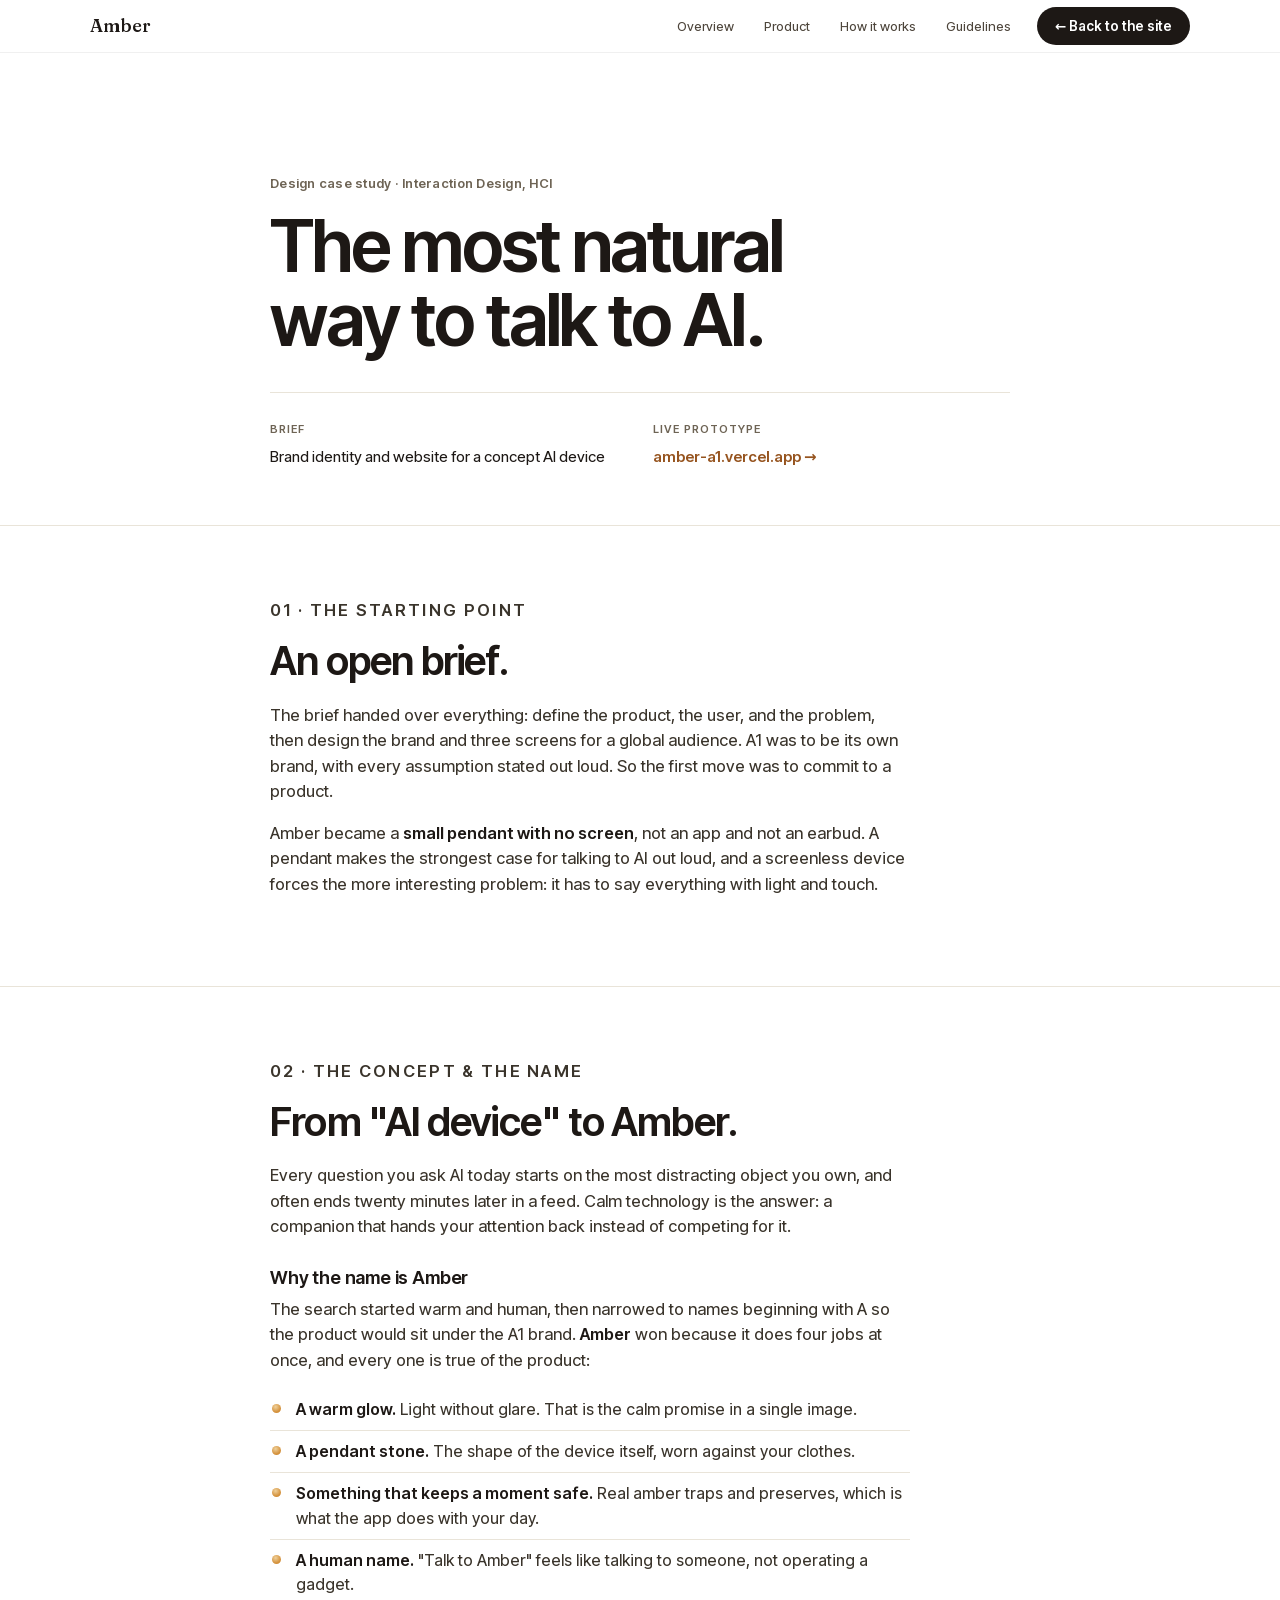
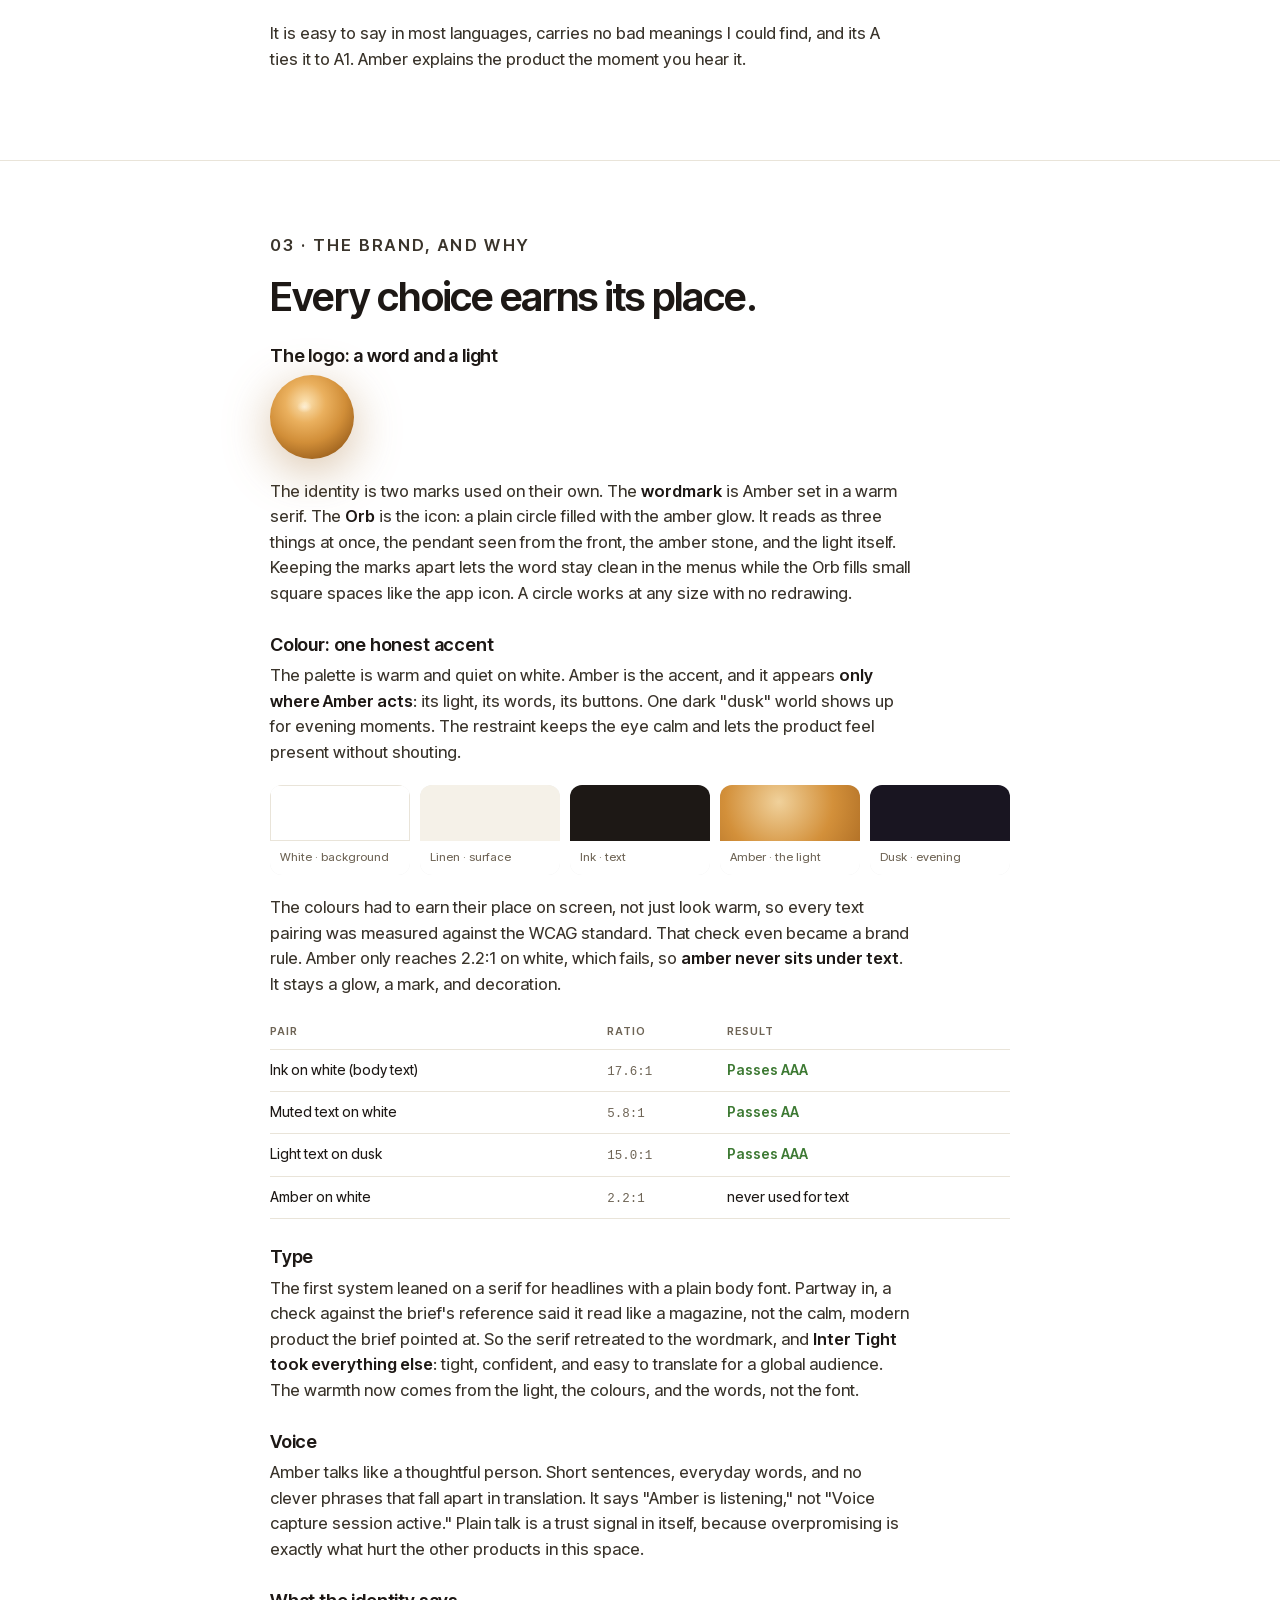
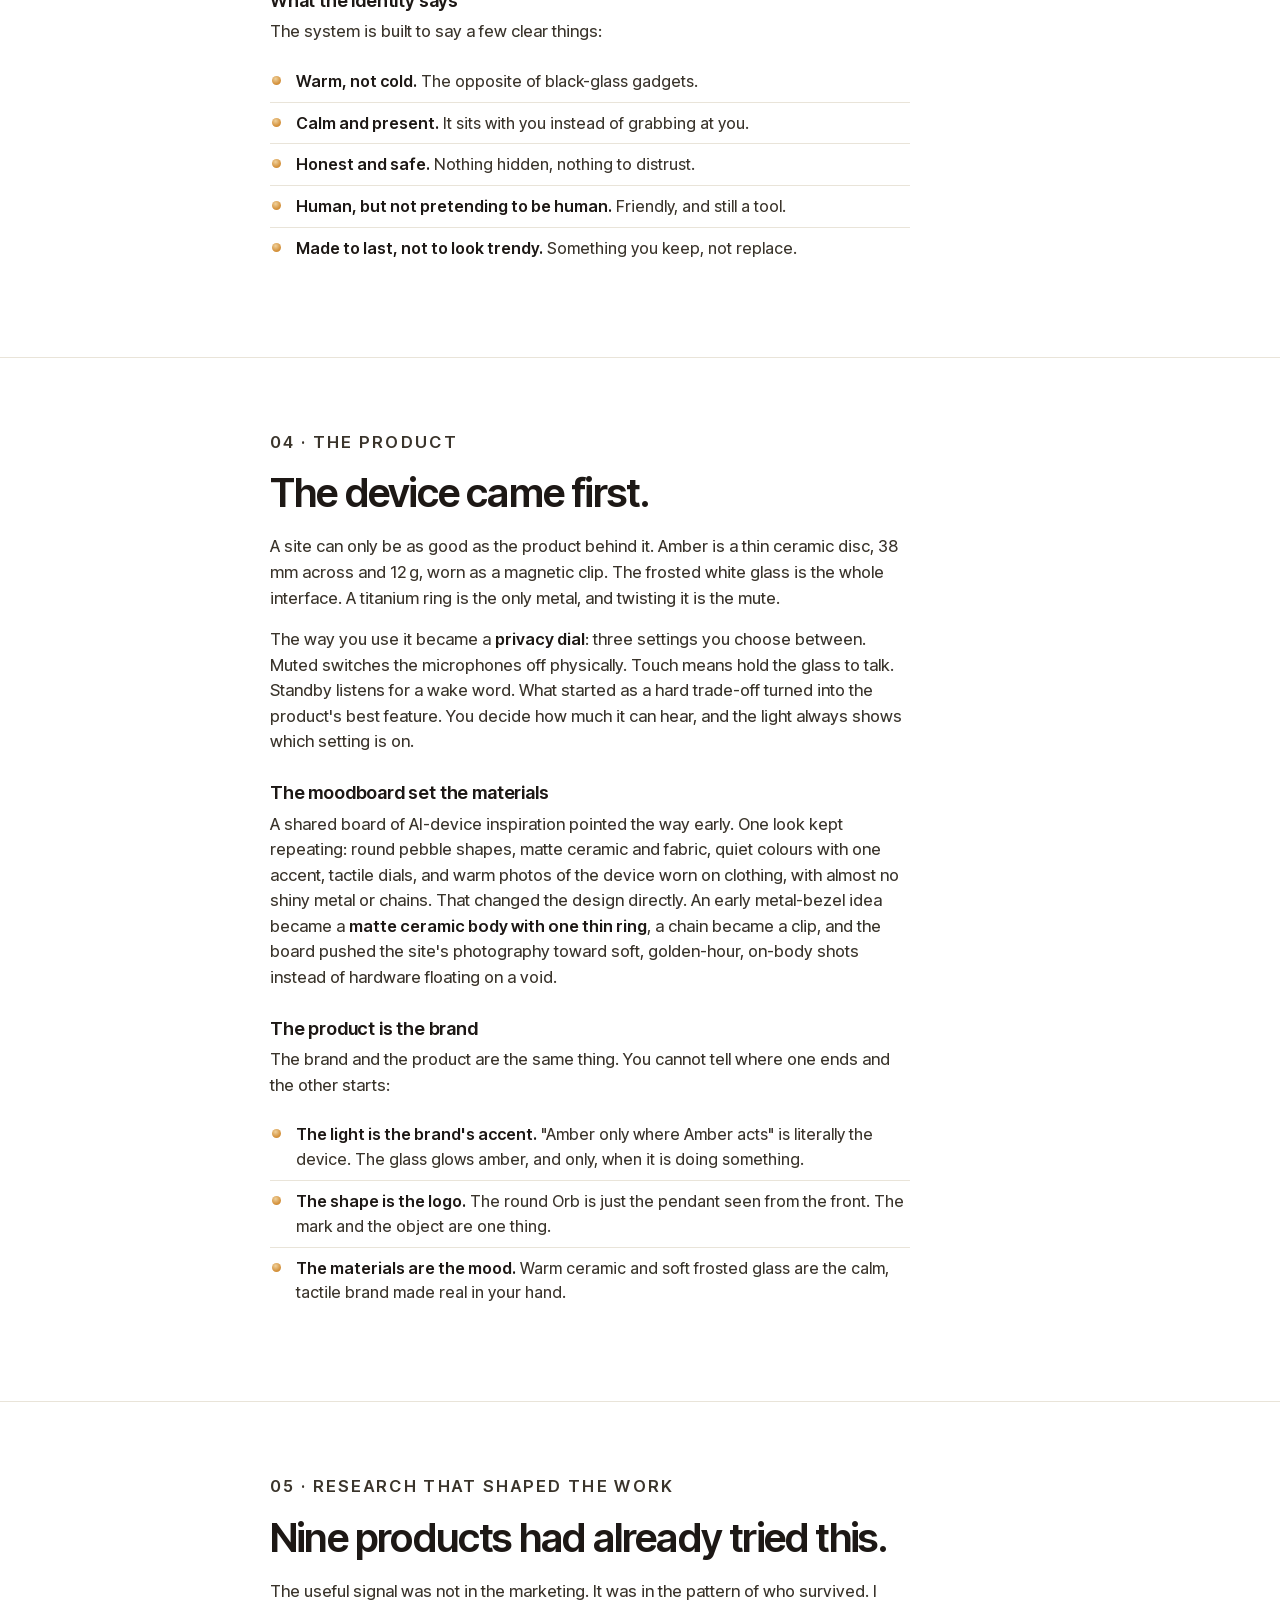
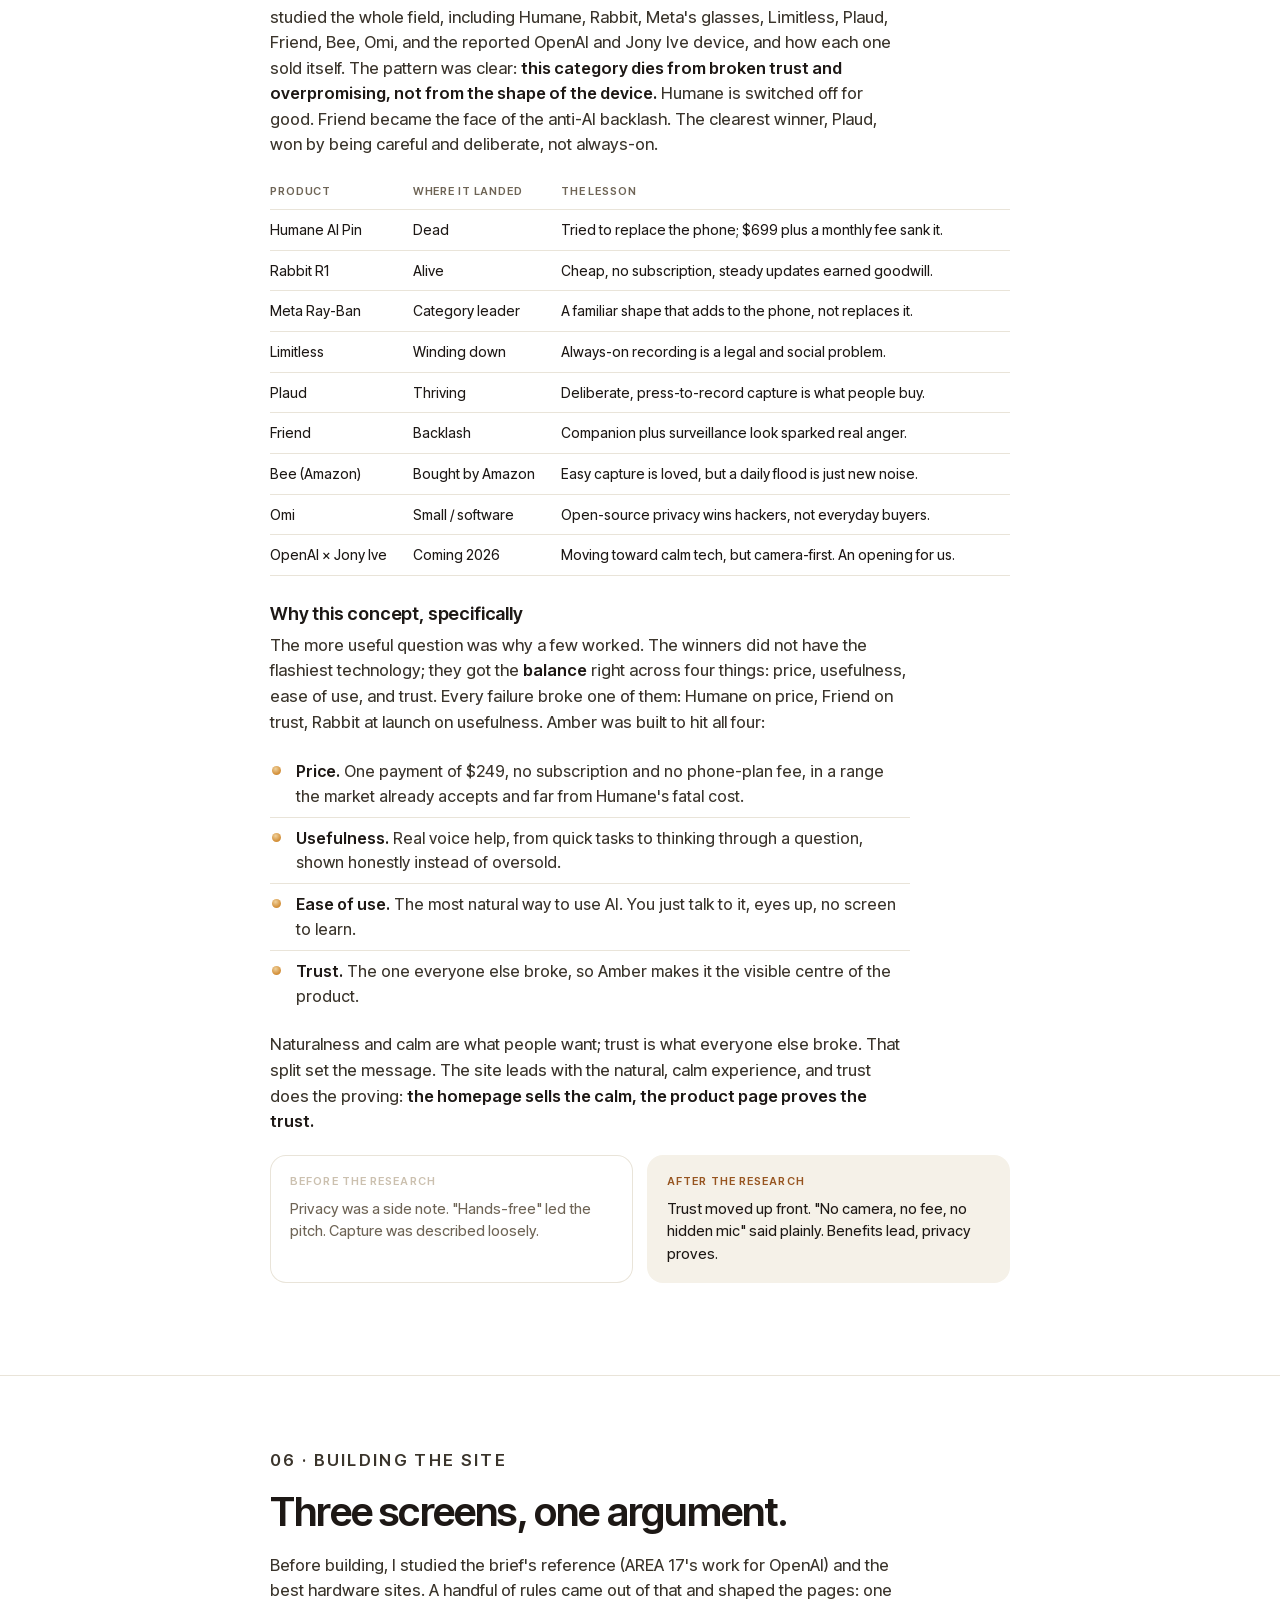
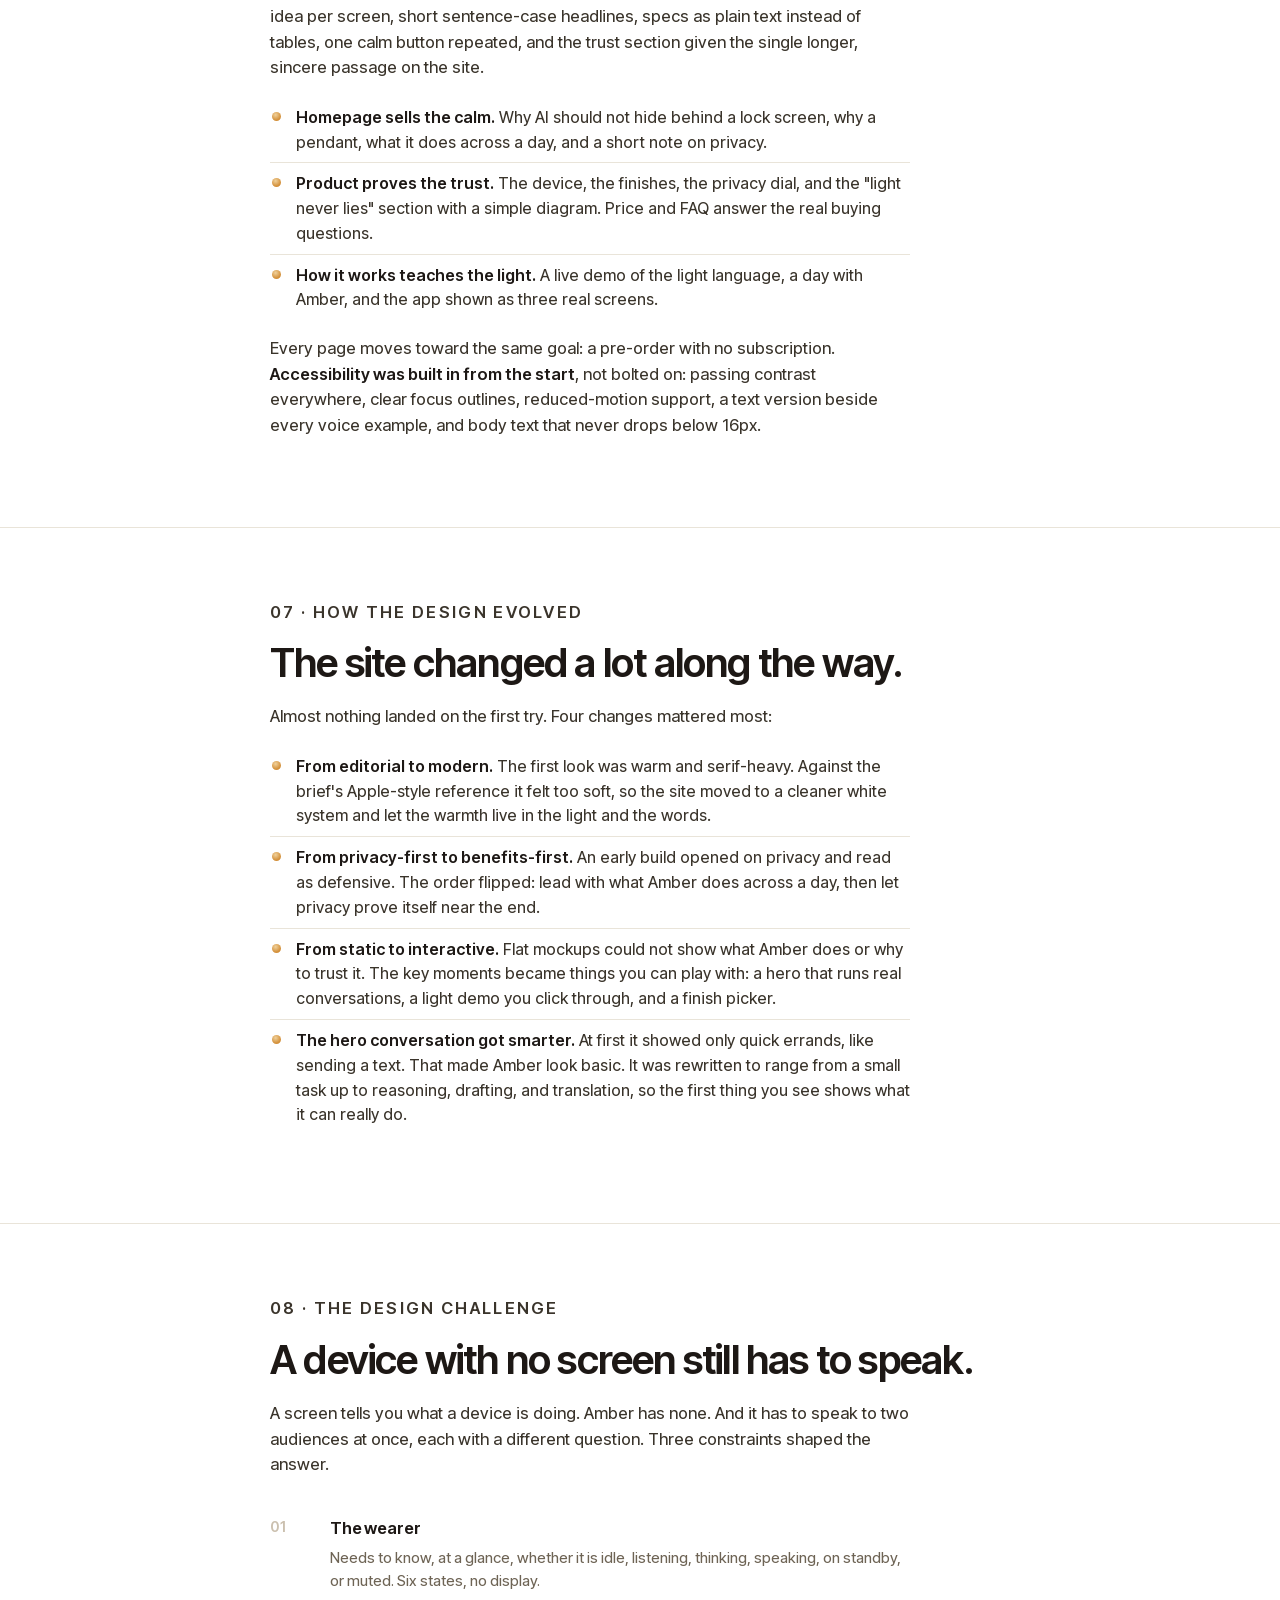
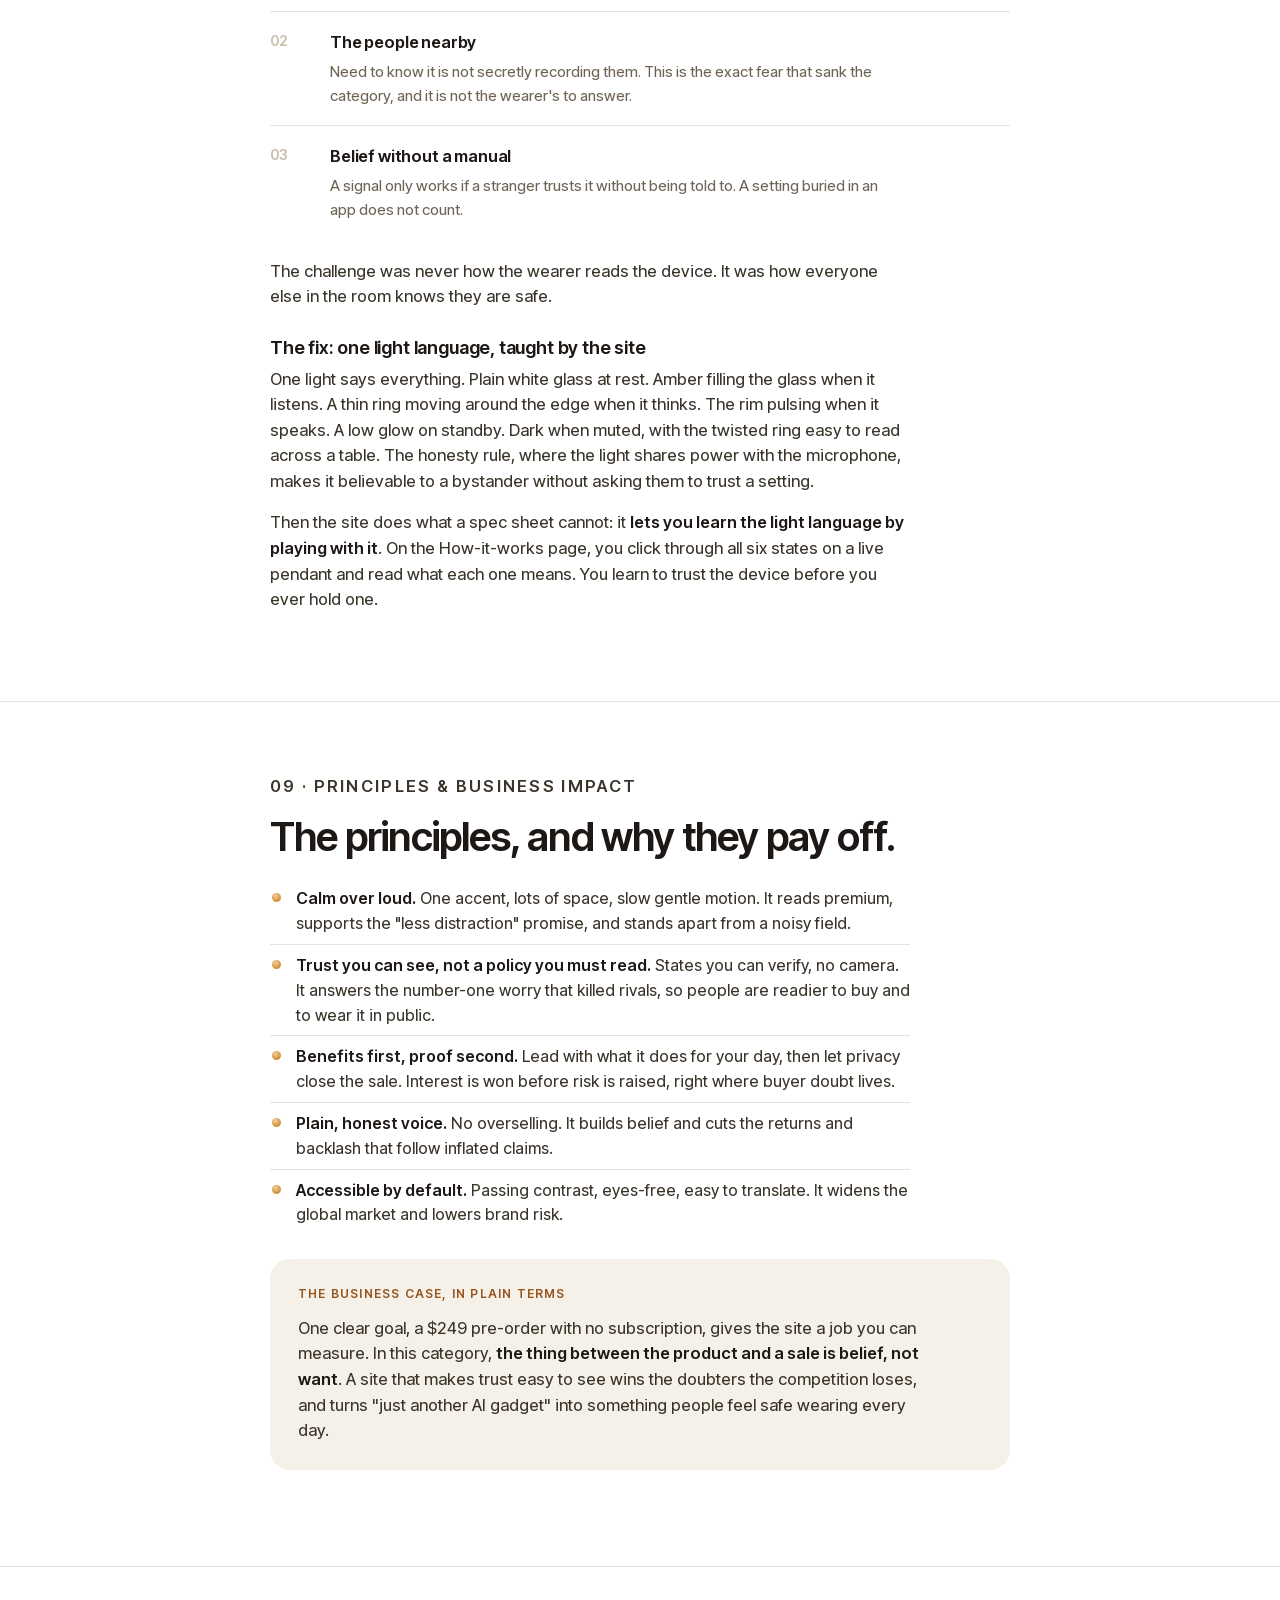
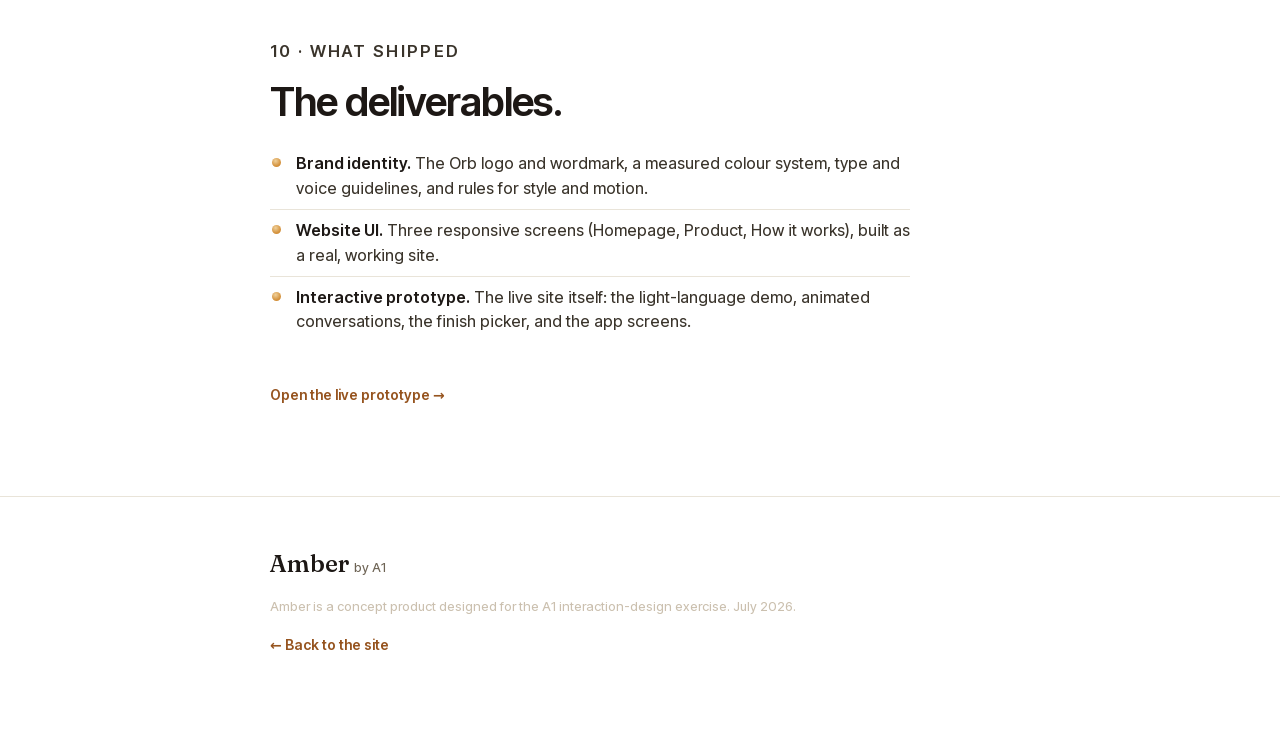
==== site/case-study.html @ 95f24d1d "Initial commit: Amber project (site + notes) Co-Authored-By: Claude Opus 4.8 (1M context) <noreply@a" ====
<!DOCTYPE html>
<html lang="en">
<head>
<meta charset="utf-8">
<meta name="viewport" content="width=device-width, initial-scale=1">
<title>Amber · design case study</title>
<meta name="description" content="How Amber went from a blank brief to a finished brand and website: the process, the choices, and the reasoning behind a calm AI companion.">
<meta property="og:type" content="website">
<meta property="og:title" content="Amber · design case study">
<meta property="og:description" content="From a blank brief to a finished brand and website for a calm AI companion.">
<meta property="og:image" content="https://amber-a1.vercel.app/img/hero.jpg">
<meta property="og:url" content="https://amber-a1.vercel.app/case-study.html">
<meta name="twitter:card" content="summary_large_image">
<link rel="stylesheet" href="css/amber.css">
<link rel="icon" href="data:image/svg+xml,%3Csvg%20xmlns='http://www.w3.org/2000/svg'%20viewBox='0%200%20100%20100'%3E%3Cdefs%3E%3CradialGradient%20id='b'%20cx='42%'%20cy='33%'%20r='70%'%3E%3Cstop%20offset='0%'%20stop-color='%23FCE3B4'/%3E%3Cstop%20offset='34%'%20stop-color='%23EAB05E'/%3E%3Cstop%20offset='68%'%20stop-color='%23D18E38'/%3E%3Cstop%20offset='100%'%20stop-color='%23A0641F'/%3E%3C/radialGradient%3E%3CradialGradient%20id='s'%20cx='50%'%20cy='50%'%20r='50%'%3E%3Cstop%20offset='0%'%20stop-color='%23FFFDF6'%20stop-opacity='.6'/%3E%3Cstop%20offset='70%'%20stop-color='%23FFFDF6'%20stop-opacity='0'/%3E%3C/radialGradient%3E%3C/defs%3E%3Ccircle%20cx='50'%20cy='50'%20r='50'%20fill='url(%23b)'/%3E%3Cellipse%20cx='41'%20cy='38'%20rx='13'%20ry='10'%20fill='url(%23s)'/%3E%3C/svg%3E">
<style>
  .cs-wrap{ max-width:820px; margin:0 auto; padding-inline:clamp(20px,5vw,40px); }
  .cs-hero{ padding:clamp(60px,10vw,120px) 0 clamp(36px,5vw,56px); }
  .cs-hero .arc{ font-size:13px; letter-spacing:.02em; color:var(--umber); font-weight:600; }
  .cs-hero h1{ font-size:clamp(38px,6.5vw,72px); font-weight:620; letter-spacing:-.03em; line-height:1.02; margin:16px 0 20px; }
  .cs-hero p.sub{ font-size:clamp(17px,2vw,21px); color:var(--umber); max-width:52ch; }
  .cs-meta{ display:flex; flex-wrap:wrap; gap:28px 48px; margin-top:36px; padding-top:28px; border-top:1px solid var(--hair); }
  .cs-meta div b{ display:block; font-size:11px; letter-spacing:.1em; text-transform:uppercase; color:var(--umber); font-weight:600; margin-bottom:6px; }
  .cs-meta div span{ font-size:15px; }
  .cs-meta a{ color:var(--ember); font-weight:600; text-decoration:none; }

  .cs-sec{ padding-block:clamp(40px,6vw,72px); border-top:1px solid var(--hair); }
  .cs-num{ font-size:12px; letter-spacing:.14em; color:var(--stone); font-weight:600; }
  .cs-sec h2{ font-size:clamp(26px,4vw,40px); font-weight:620; letter-spacing:-.02em; line-height:1.08; margin:10px 0 20px; text-wrap:balance; }
  .cs-sec h3{ font-size:18px; font-weight:620; letter-spacing:-.01em; margin:28px 0 8px; }
  .cs-sec p{ font-size:16.5px; color:#3A342B; max-width:64ch; margin-bottom:16px; }
  .cs-sec p strong{ color:var(--ink); font-weight:600; }
  .cs-sec ul{ margin:0 0 16px; padding-left:0; list-style:none; max-width:64ch; }
  .cs-sec ul li{ position:relative; padding:8px 0 8px 26px; font-size:16px; color:#3A342B; border-bottom:1px solid var(--hair); }
  .cs-sec ul li:last-child{ border-bottom:none; }
  .cs-sec ul li::before{ content:""; position:absolute; left:2px; top:15px; width:9px; height:9px; border-radius:50%;
    background:radial-gradient(circle at 40% 32%, var(--amb-hi), #D3903A 65%); }
  .cs-sec ul li b{ color:var(--ink); font-weight:600; }

  /* numbered constraints */
  .cons{ margin:20px 0; }
  .cons .row{ display:grid; grid-template-columns:44px 1fr; gap:16px; padding:18px 0; border-bottom:1px solid var(--hair); }
  .cons .row:last-child{ border-bottom:none; }
  .cons .n{ font-size:14px; font-weight:620; color:var(--stone); font-variant-numeric:tabular-nums; }
  .cons .row b{ display:block; font-size:16.5px; font-weight:620; letter-spacing:-.01em; margin-bottom:5px; }
  .cons .row p{ margin:0; font-size:15px; color:var(--umber); }

  .pullquote{ font-family:'Fraunces',serif; font-weight:560; font-size:clamp(22px,3.2vw,32px); line-height:1.28;
    letter-spacing:-.01em; color:var(--ink); margin:32px 0; max-width:24ch; }
  .pullquote span{ color:var(--ember); }

  .cs-card{ background:var(--tile); border-radius:20px; padding:26px 28px; margin:24px 0; }
  .cs-card.dark{ background:var(--dusk); color:var(--moon); }
  .cs-card.dark p{ color:var(--haze); } .cs-card.dark strong{ color:var(--moon); }
  .cs-card h4{ font-size:12px; letter-spacing:.1em; text-transform:uppercase; color:var(--ember); font-weight:600; margin-bottom:12px; }
  .cs-card.dark h4{ color:var(--fire); }
  .cs-card p:last-child{ margin-bottom:0; }

  .swgrid{ display:grid; grid-template-columns:repeat(auto-fill,minmax(120px,1fr)); gap:10px; margin:20px 0; }
  .swgrid .sw{ border-radius:12px; overflow:hidden; box-shadow:inset 0 0 0 1px rgba(0,0,0,.08); }
  .swgrid .sw i{ display:block; height:56px; } .swgrid .sw span{ display:block; padding:8px 10px; font-size:11.5px; background:var(--white); color:var(--umber); font-variant-numeric:tabular-nums; }

  .cstab{ width:100%; border-collapse:collapse; font-size:14px; margin:16px 0; }
  .cstab th,.cstab td{ text-align:left; padding:9px 12px 9px 0; border-bottom:1px solid var(--hair); vertical-align:top; }
  .cstab th{ font-size:11px; letter-spacing:.08em; text-transform:uppercase; color:var(--umber); font-weight:600; }
  .cstab td code{ font-family:ui-monospace,monospace; font-size:12.5px; color:var(--umber); }
  .pass{ color:#3E7A34; font-weight:600; }

  .beforeafter{ display:grid; grid-template-columns:1fr 1fr; gap:14px; margin:20px 0; }
  @media(max-width:640px){ .beforeafter{ grid-template-columns:1fr; } }
  .beforeafter div{ border-radius:16px; padding:18px 20px; font-size:14.5px; }
  .beforeafter .b{ background:var(--white); box-shadow:inset 0 0 0 1px var(--hair); color:var(--umber); }
  .beforeafter .a{ background:var(--tile); }
  .beforeafter b{ display:block; font-size:11px; letter-spacing:.1em; text-transform:uppercase; margin-bottom:8px; font-weight:600; }
  .beforeafter .b b{ color:var(--stone); } .beforeafter .a b{ color:var(--ember); }

  .csorb{ width:84px; height:84px; margin:6px 0 20px; background:url("data:image/svg+xml,%3Csvg%20xmlns='http://www.w3.org/2000/svg'%20viewBox='0%200%20100%20100'%3E%3Cdefs%3E%3CradialGradient%20id='b'%20cx='42%'%20cy='33%'%20r='70%'%3E%3Cstop%20offset='0%'%20stop-color='%23FCE3B4'/%3E%3Cstop%20offset='34%'%20stop-color='%23EAB05E'/%3E%3Cstop%20offset='68%'%20stop-color='%23D18E38'/%3E%3Cstop%20offset='100%'%20stop-color='%23A0641F'/%3E%3C/radialGradient%3E%3CradialGradient%20id='s'%20cx='50%'%20cy='50%'%20r='50%'%3E%3Cstop%20offset='0%'%20stop-color='%23FFFDF6'%20stop-opacity='.6'/%3E%3Cstop%20offset='70%'%20stop-color='%23FFFDF6'%20stop-opacity='0'/%3E%3C/radialGradient%3E%3C/defs%3E%3Ccircle%20cx='50'%20cy='50'%20r='50'%20fill='url(%23b)'/%3E%3Cellipse%20cx='41'%20cy='38'%20rx='13'%20ry='10'%20fill='url(%23s)'/%3E%3C/svg%3E") center/contain no-repeat; filter:drop-shadow(0 12px 24px rgba(160,105,40,.4)); }
  .cs-foot{ border-top:1px solid var(--hair); padding:48px 0 90px; }
  .cs-foot .wm{ font-family:'Fraunces',serif; font-weight:560; font-size:24px; }
  .cs-foot .wm span{ font-family:'Inter Tight',sans-serif; font-size:13px; font-weight:450; color:var(--umber); }
  .cs-foot p{ font-size:13px; color:var(--stone); margin-top:14px; }
  .backlink{ display:inline-block; margin-top:18px; font-size:14px; color:var(--ember); text-decoration:none; font-weight:600; }
</style>
</head>
<body>

<header class="nav">
  <div class="wrap-n">
    <a class="mark" href="index.html">Amber</a>
    <a class="tab" href="index.html">Overview</a>
    <a class="tab" href="product.html">Product</a>
    <a class="tab" href="how-it-works.html">How it works</a>
    <a class="tab" href="guidelines.html">Guidelines</a>
    <a class="btn" href="index.html">&larr; Back to the site</a>
  </div>
</header>

<main>

<!-- HERO -->
<section class="cs-hero">
  <div class="cs-wrap">
    <p class="arc">Design case study · Interaction Design, HCI</p>
    <h1>The most natural way to talk to AI.</h1>
    <div class="cs-meta">
      <div><b>Brief</b><span>Brand identity and website for a concept AI device</span></div>
      <div><b>Live prototype</b><span><a href="https://amber-a1.vercel.app">amber-a1.vercel.app&nbsp;→</a></span></div>
    </div>
  </div>
</section>

<!-- 01 THE STARTING POINT -->
<section class="cs-sec">
  <div class="cs-wrap">
    <p class="cs-num">01 · THE STARTING POINT</p>
    <h2>An open brief.</h2>
    <p>The brief handed over everything: define the product, the user, and the problem, then design the brand and three screens for a global audience. A1 was to be its own brand, with every assumption stated out loud. So the first move was to commit to a product.</p>
    <p>Amber became a <strong>small pendant with no screen</strong>, not an app and not an earbud. A pendant makes the strongest case for talking to AI out loud, and a screenless device forces the more interesting problem: it has to say everything with light and touch.</p>
  </div>
</section>

<!-- 02 CONCEPT + NAME -->
<section class="cs-sec">
  <div class="cs-wrap">
    <p class="cs-num">02 · THE CONCEPT & THE NAME</p>
    <h2>From "AI device" to Amber.</h2>
    <p>Every question you ask AI today starts on the most distracting object you own, and often ends twenty minutes later in a feed. Calm technology is the answer: a companion that hands your attention back instead of competing for it.</p>

    <h3>Why the name is Amber</h3>
    <p>The search started warm and human, then narrowed to names beginning with A so the product would sit under the A1 brand. <strong>Amber</strong> won because it does four jobs at once, and every one is true of the product:</p>
    <ul>
      <li><b>A warm glow.</b> Light without glare. That is the calm promise in a single image.</li>
      <li><b>A pendant stone.</b> The shape of the device itself, worn against your clothes.</li>
      <li><b>Something that keeps a moment safe.</b> Real amber traps and preserves, which is what the app does with your day.</li>
      <li><b>A human name.</b> "Talk to Amber" feels like talking to someone, not operating a gadget.</li>
    </ul>
    <p>It is easy to say in most languages, carries no bad meanings I could find, and its A ties it to A1. Amber explains the product the moment you hear it.</p>
  </div>
</section>

<!-- 03 BRAND RATIONALE -->
<section class="cs-sec">
  <div class="cs-wrap">
    <p class="cs-num">03 · THE BRAND, AND WHY</p>
    <h2>Every choice earns its place.</h2>

    <h3>The logo: a word and a light</h3>
    <div class="csorb"></div>
    <p>The identity is two marks used on their own. The <strong>wordmark</strong> is Amber set in a warm serif. The <strong>Orb</strong> is the icon: a plain circle filled with the amber glow. It reads as three things at once, the pendant seen from the front, the amber stone, and the light itself. Keeping the marks apart lets the word stay clean in the menus while the Orb fills small square spaces like the app icon. A circle works at any size with no redrawing.</p>

    <h3>Colour: one honest accent</h3>
    <p>The palette is warm and quiet on white. Amber is the accent, and it appears <strong>only where Amber acts</strong>: its light, its words, its buttons. One dark "dusk" world shows up for evening moments. The restraint keeps the eye calm and lets the product feel present without shouting.</p>
    <div class="swgrid">
      <div class="sw"><i style="background:#FFFFFF; box-shadow:inset 0 0 0 1px #E9E4D9"></i><span>White · background</span></div>
      <div class="sw"><i style="background:#F5F1E8"></i><span>Linen · surface</span></div>
      <div class="sw"><i style="background:#1D1815"></i><span>Ink · text</span></div>
      <div class="sw"><i style="background:radial-gradient(circle at 42% 30%,#F0D19B,#D3903A 60%,#B47328)"></i><span>Amber · the light</span></div>
      <div class="sw"><i style="background:#191521"></i><span>Dusk · evening</span></div>
    </div>
    <p>The colours had to earn their place on screen, not just look warm, so every text pairing was measured against the WCAG standard. That check even became a brand rule. Amber only reaches 2.2:1 on white, which fails, so <strong>amber never sits under text</strong>. It stays a glow, a mark, and decoration.</p>
    <table class="cstab">
      <tr><th>Pair</th><th>Ratio</th><th>Result</th></tr>
      <tr><td>Ink on white (body text)</td><td><code>17.6:1</code></td><td><span class="pass">Passes AAA</span></td></tr>
      <tr><td>Muted text on white</td><td><code>5.8:1</code></td><td><span class="pass">Passes AA</span></td></tr>
      <tr><td>Light text on dusk</td><td><code>15.0:1</code></td><td><span class="pass">Passes AAA</span></td></tr>
      <tr><td>Amber on white</td><td><code>2.2:1</code></td><td>never used for text</td></tr>
    </table>

    <h3>Type</h3>
    <p>The first system leaned on a serif for headlines with a plain body font. Partway in, a check against the brief's reference said it read like a magazine, not the calm, modern product the brief pointed at. So the serif retreated to the wordmark, and <strong>Inter Tight took everything else</strong>: tight, confident, and easy to translate for a global audience. The warmth now comes from the light, the colours, and the words, not the font.</p>

    <h3>Voice</h3>
    <p>Amber talks like a thoughtful person. Short sentences, everyday words, and no clever phrases that fall apart in translation. It says "Amber is listening," not "Voice capture session active." Plain talk is a trust signal in itself, because overpromising is exactly what hurt the other products in this space.</p>

    <h3>What the identity says</h3>
    <p>The system is built to say a few clear things:</p>
    <ul>
      <li><b>Warm, not cold.</b> The opposite of black-glass gadgets.</li>
      <li><b>Calm and present.</b> It sits with you instead of grabbing at you.</li>
      <li><b>Honest and safe.</b> Nothing hidden, nothing to distrust.</li>
      <li><b>Human, but not pretending to be human.</b> Friendly, and still a tool.</li>
      <li><b>Made to last, not to look trendy.</b> Something you keep, not replace.</li>
    </ul>
  </div>
</section>

<!-- 04 PRODUCT -->
<section class="cs-sec">
  <div class="cs-wrap">
    <p class="cs-num">04 · THE PRODUCT</p>
    <h2>The device came first.</h2>
    <p>A site can only be as good as the product behind it. Amber is a thin ceramic disc, 38&thinsp;mm across and 12&thinsp;g, worn as a magnetic clip. The frosted white glass is the whole interface. A titanium ring is the only metal, and twisting it is the mute.</p>
    <p>The way you use it became a <strong>privacy dial</strong>: three settings you choose between. Muted switches the microphones off physically. Touch means hold the glass to talk. Standby listens for a wake word. What started as a hard trade-off turned into the product's best feature. You decide how much it can hear, and the light always shows which setting is on.</p>
    <h3>The moodboard set the materials</h3>
    <p>A shared board of AI-device inspiration pointed the way early. One look kept repeating: round pebble shapes, matte ceramic and fabric, quiet colours with one accent, tactile dials, and warm photos of the device worn on clothing, with almost no shiny metal or chains. That changed the design directly. An early metal-bezel idea became a <strong>matte ceramic body with one thin ring</strong>, a chain became a clip, and the board pushed the site's photography toward soft, golden-hour, on-body shots instead of hardware floating on a void.</p>

    <h3>The product is the brand</h3>
    <p>The brand and the product are the same thing. You cannot tell where one ends and the other starts:</p>
    <ul>
      <li><b>The light is the brand's accent.</b> "Amber only where Amber acts" is literally the device. The glass glows amber, and only, when it is doing something.</li>
      <li><b>The shape is the logo.</b> The round Orb is just the pendant seen from the front. The mark and the object are one thing.</li>
      <li><b>The materials are the mood.</b> Warm ceramic and soft frosted glass are the calm, tactile brand made real in your hand.</li>
    </ul>
  </div>
</section>

<!-- 05 RESEARCH -->
<section class="cs-sec">
  <div class="cs-wrap">
    <p class="cs-num">05 · RESEARCH THAT SHAPED THE WORK</p>
    <h2>Nine products had already tried this.</h2>
    <p>The useful signal was not in the marketing. It was in the pattern of who survived. I studied the whole field, including Humane, Rabbit, Meta's glasses, Limitless, Plaud, Friend, Bee, Omi, and the reported OpenAI and Jony Ive device, and how each one sold itself. The pattern was clear: <strong>this category dies from broken trust and overpromising, not from the shape of the device.</strong> Humane is switched off for good. Friend became the face of the anti-AI backlash. The clearest winner, Plaud, won by being careful and deliberate, not always-on.</p>
    <table class="cstab">
      <tr><th>Product</th><th>Where it landed</th><th>The lesson</th></tr>
      <tr><td>Humane AI Pin</td><td>Dead</td><td>Tried to replace the phone; $699 plus a monthly fee sank it.</td></tr>
      <tr><td>Rabbit R1</td><td>Alive</td><td>Cheap, no subscription, steady updates earned goodwill.</td></tr>
      <tr><td>Meta Ray-Ban</td><td>Category leader</td><td>A familiar shape that adds to the phone, not replaces it.</td></tr>
      <tr><td>Limitless</td><td>Winding down</td><td>Always-on recording is a legal and social problem.</td></tr>
      <tr><td>Plaud</td><td>Thriving</td><td>Deliberate, press-to-record capture is what people buy.</td></tr>
      <tr><td>Friend</td><td>Backlash</td><td>Companion plus surveillance look sparked real anger.</td></tr>
      <tr><td>Bee (Amazon)</td><td>Bought by Amazon</td><td>Easy capture is loved, but a daily flood is just new noise.</td></tr>
      <tr><td>Omi</td><td>Small / software</td><td>Open-source privacy wins hackers, not everyday buyers.</td></tr>
      <tr><td>OpenAI × Jony Ive</td><td>Coming 2026</td><td>Moving toward calm tech, but camera-first. An opening for us.</td></tr>
    </table>

    <h3>Why this concept, specifically</h3>
    <p>The more useful question was why a few worked. The winners did not have the flashiest technology; they got the <strong>balance</strong> right across four things: price, usefulness, ease of use, and trust. Every failure broke one of them: Humane on price, Friend on trust, Rabbit at launch on usefulness. Amber was built to hit all four:</p>
    <ul>
      <li><b>Price.</b> One payment of $249, no subscription and no phone-plan fee, in a range the market already accepts and far from Humane's fatal cost.</li>
      <li><b>Usefulness.</b> Real voice help, from quick tasks to thinking through a question, shown honestly instead of oversold.</li>
      <li><b>Ease of use.</b> The most natural way to use AI. You just talk to it, eyes up, no screen to learn.</li>
      <li><b>Trust.</b> The one everyone else broke, so Amber makes it the visible centre of the product.</li>
    </ul>
    <p>Naturalness and calm are what people want; trust is what everyone else broke. That split set the message. The site leads with the natural, calm experience, and trust does the proving: <strong>the homepage sells the calm, the product page proves the trust.</strong></p>
    <div class="beforeafter">
      <div class="b"><b>Before the research</b>Privacy was a side note. "Hands-free" led the pitch. Capture was described loosely.</div>
      <div class="a"><b>After the research</b>Trust moved up front. "No camera, no fee, no hidden mic" said plainly. Benefits lead, privacy proves.</div>
    </div>
  </div>
</section>

<!-- 06 SITE / IA -->
<section class="cs-sec">
  <div class="cs-wrap">
    <p class="cs-num">06 · BUILDING THE SITE</p>
    <h2>Three screens, one argument.</h2>
    <p>Before building, I studied the brief's reference (AREA 17's work for OpenAI) and the best hardware sites. A handful of rules came out of that and shaped the pages: one idea per screen, short sentence-case headlines, specs as plain text instead of tables, one calm button repeated, and the trust section given the single longer, sincere passage on the site.</p>
    <ul>
      <li><b>Homepage sells the calm.</b> Why AI should not hide behind a lock screen, why a pendant, what it does across a day, and a short note on privacy.</li>
      <li><b>Product proves the trust.</b> The device, the finishes, the privacy dial, and the "light never lies" section with a simple diagram. Price and FAQ answer the real buying questions.</li>
      <li><b>How it works teaches the light.</b> A live demo of the light language, a day with Amber, and the app shown as three real screens.</li>
    </ul>
    <p>Every page moves toward the same goal: a pre-order with no subscription. <strong>Accessibility was built in from the start</strong>, not bolted on: passing contrast everywhere, clear focus outlines, reduced-motion support, a text version beside every voice example, and body text that never drops below 16px.</p>
  </div>
</section>

<!-- 07 EVOLUTION -->
<section class="cs-sec">
  <div class="cs-wrap">
    <p class="cs-num">07 · HOW THE DESIGN EVOLVED</p>
    <h2>The site changed a lot along the way.</h2>
    <p>Almost nothing landed on the first try. Four changes mattered most:</p>
    <ul>
      <li><b>From editorial to modern.</b> The first look was warm and serif-heavy. Against the brief's Apple-style reference it felt too soft, so the site moved to a cleaner white system and let the warmth live in the light and the words.</li>
      <li><b>From privacy-first to benefits-first.</b> An early build opened on privacy and read as defensive. The order flipped: lead with what Amber does across a day, then let privacy prove itself near the end.</li>
      <li><b>From static to interactive.</b> Flat mockups could not show what Amber does or why to trust it. The key moments became things you can play with: a hero that runs real conversations, a light demo you click through, and a finish picker.</li>
      <li><b>The hero conversation got smarter.</b> At first it showed only quick errands, like sending a text. That made Amber look basic. It was rewritten to range from a small task up to reasoning, drafting, and translation, so the first thing you see shows what it can really do.</li>
    </ul>
  </div>
</section>

<!-- 07 CHALLENGE -->
<section class="cs-sec">
  <div class="cs-wrap">
    <p class="cs-num">08 · THE DESIGN CHALLENGE</p>
    <h2>A device with no screen still has to speak.</h2>
    <p>A screen tells you what a device is doing. Amber has none. And it has to speak to two audiences at once, each with a different question. Three constraints shaped the answer.</p>
    <div class="cons">
      <div class="row"><span class="n">01</span><div><b>The wearer</b><p>Needs to know, at a glance, whether it is idle, listening, thinking, speaking, on standby, or muted. Six states, no display.</p></div></div>
      <div class="row"><span class="n">02</span><div><b>The people nearby</b><p>Need to know it is not secretly recording them. This is the exact fear that sank the category, and it is not the wearer's to answer.</p></div></div>
      <div class="row"><span class="n">03</span><div><b>Belief without a manual</b><p>A signal only works if a stranger trusts it without being told to. A setting buried in an app does not count.</p></div></div>
    </div>
    <p>The challenge was never how the wearer reads the device. It was how everyone else in the room knows they are safe.</p>
    <h3>The fix: one light language, taught by the site</h3>
    <p>One light says everything. Plain white glass at rest. Amber filling the glass when it listens. A thin ring moving around the edge when it thinks. The rim pulsing when it speaks. A low glow on standby. Dark when muted, with the twisted ring easy to read across a table. The honesty rule, where the light shares power with the microphone, makes it believable to a bystander without asking them to trust a setting.</p>
    <p>Then the site does what a spec sheet cannot: it <strong>lets you learn the light language by playing with it</strong>. On the How-it-works page, you click through all six states on a live pendant and read what each one means. You learn to trust the device before you ever hold one.</p>
  </div>
</section>

<!-- 08 PRINCIPLES + BUSINESS -->
<section class="cs-sec">
  <div class="cs-wrap">
    <p class="cs-num">09 · PRINCIPLES & BUSINESS IMPACT</p>
    <h2>The principles, and why they pay off.</h2>
    <ul>
      <li><b>Calm over loud.</b> One accent, lots of space, slow gentle motion. It reads premium, supports the "less distraction" promise, and stands apart from a noisy field.</li>
      <li><b>Trust you can see, not a policy you must read.</b> States you can verify, no camera. It answers the number-one worry that killed rivals, so people are readier to buy and to wear it in public.</li>
      <li><b>Benefits first, proof second.</b> Lead with what it does for your day, then let privacy close the sale. Interest is won before risk is raised, right where buyer doubt lives.</li>
      <li><b>Plain, honest voice.</b> No overselling. It builds belief and cuts the returns and backlash that follow inflated claims.</li>
      <li><b>Accessible by default.</b> Passing contrast, eyes-free, easy to translate. It widens the global market and lowers brand risk.</li>
    </ul>
    <div class="cs-card">
      <h4>The business case, in plain terms</h4>
      <p>One clear goal, a $249 pre-order with no subscription, gives the site a job you can measure. In this category, <strong>the thing between the product and a sale is belief, not want</strong>. A site that makes trust easy to see wins the doubters the competition loses, and turns "just another AI gadget" into something people feel safe wearing every day.</p>
    </div>
  </div>
</section>

<!-- 09 RECEIPTS -->
<section class="cs-sec">
  <div class="cs-wrap">
    <p class="cs-num">10 · WHAT SHIPPED</p>
    <h2>The deliverables.</h2>
    <ul>
      <li><b>Brand identity.</b> The Orb logo and wordmark, a measured colour system, type and voice guidelines, and rules for style and motion.</li>
      <li><b>Website UI.</b> Three responsive screens (Homepage, Product, How it works), built as a real, working site.</li>
      <li><b>Interactive prototype.</b> The live site itself: the light-language demo, animated conversations, the finish picker, and the app screens.</li>
    </ul>
    <p style="margin-top:24px"><a class="backlink" href="https://amber-a1.vercel.app">Open the live prototype&nbsp;→</a></p>
  </div>
</section>

</main>

<footer class="cs-foot">
  <div class="cs-wrap">
    <div class="wm">Amber <span>by A1</span></div>
    <p>Amber is a concept product designed for the A1 interaction-design exercise. July 2026.</p>
    <a class="backlink" href="index.html">← Back to the site</a>
  </div>
</footer>

</body>
</html>
---- site/css/amber.css ----
/* Amber by A1 — site design system
   Grounds: White (day) / Dusk (one chapter per page).
   Rule: amber appears only where Amber acts. */

@font-face { font-family:'Inter Tight'; src:url(../fonts/intertight.woff2) format('woff2'); font-weight:100 900; font-style:normal; font-display:swap; }
@font-face { font-family:'Fraunces'; src:url(../fonts/fraunces.woff2) format('woff2'); font-weight:560; font-style:normal; font-display:swap; }

:root{
  --white:#FFFFFF; --tile:#F5F1E8; --ink:#1D1815; --umber:#6E6455; --ember:#96541F;
  --hair:#E9E4D9; --stone:#CBC0AF;
  --dusk:#191521; --plum:#221D2C; --moon:#F0EAE0; --haze:#A79BBE; --fire:#FFB45C;
  --amb-hi:#F0D19B; --amb-mid:#DFA84F; --amb-deep:#B47328;
  --rad:26px;
}

*{ margin:0; padding:0; box-sizing:border-box; }
html{ scroll-behavior:smooth; }
@media (prefers-reduced-motion: reduce){ html{ scroll-behavior:auto; } }
body{ background:var(--white); color:var(--ink); font-family:'Inter Tight',system-ui,sans-serif;
  font-weight:450; line-height:1.55; -webkit-font-smoothing:antialiased; font-size:16px; overflow-x:clip; }
::selection{ background:#F3DCB4; }
a{ color:inherit; }
img{ max-width:100%; display:block; }
:focus-visible{ outline:2px solid var(--ember); outline-offset:2px; border-radius:4px; }

.wrap{ max-width:1080px; margin:0 auto; padding-inline:clamp(20px,4vw,40px); }
.wrap-n{ max-width:1180px; margin:0 auto; padding-inline:clamp(20px,4vw,40px); }

/* ---------- nav ---------- */
.nav{ position:sticky; top:0; z-index:50; transition:transform .35s cubic-bezier(.2,.6,.2,1); background:rgba(255,255,255,.72);
  backdrop-filter:blur(16px) saturate(1.6); -webkit-backdrop-filter:blur(16px) saturate(1.6);
  border-bottom:1px solid rgba(0,0,0,.06); }
.nav .wrap-n{ display:flex; align-items:center; gap:6px; height:52px; }
.nav .mark{ display:flex; align-items:center; gap:9px; font-family:'Fraunces',serif; font-weight:560;
  font-size:18px; margin-right:auto; text-decoration:none; }
.orbdot{ width:19px; height:19px; flex:none; background:url("data:image/svg+xml,%3Csvg%20xmlns='http://www.w3.org/2000/svg'%20viewBox='0%200%20100%20100'%3E%3Cdefs%3E%3CradialGradient%20id='b'%20cx='42%'%20cy='33%'%20r='70%'%3E%3Cstop%20offset='0%'%20stop-color='%23FCE3B4'/%3E%3Cstop%20offset='34%'%20stop-color='%23EAB05E'/%3E%3Cstop%20offset='68%'%20stop-color='%23D18E38'/%3E%3Cstop%20offset='100%'%20stop-color='%23A0641F'/%3E%3C/radialGradient%3E%3CradialGradient%20id='s'%20cx='50%'%20cy='50%'%20r='50%'%3E%3Cstop%20offset='0%'%20stop-color='%23FFFDF6'%20stop-opacity='.6'/%3E%3Cstop%20offset='70%'%20stop-color='%23FFFDF6'%20stop-opacity='0'/%3E%3C/radialGradient%3E%3C/defs%3E%3Ccircle%20cx='50'%20cy='50'%20r='50'%20fill='url(%23b)'/%3E%3Cellipse%20cx='41'%20cy='38'%20rx='13'%20ry='10'%20fill='url(%23s)'/%3E%3C/svg%3E") center/contain no-repeat; }
.nav a.tab{ font-size:13px; color:#4D453B; text-decoration:none; padding:6px 12px; border-radius:99px; }
.nav a.tab:hover{ background:rgba(0,0,0,.05); color:var(--ink); }
.nav a.tab[aria-current="page"]{ color:var(--ink); font-weight:600; }
.btn{ display:inline-block; font-size:13.5px; font-weight:600; text-decoration:none; border-radius:99px;
  padding:9px 18px; background:var(--ink); color:var(--white); border:none; cursor:pointer;
  transition:transform .3s cubic-bezier(.2,.6,.2,1); font-family:inherit; }
.btn:hover{ transform:scale(1.04); }
.btn.big{ font-size:15px; padding:13px 26px; }
.btn.ghost{ background:transparent; color:var(--ink); box-shadow:inset 0 0 0 1.5px var(--hair); }
.btn.fire{ background:var(--fire); color:var(--dusk); animation:ctaGlow 3.8s ease-in-out infinite; }
.btn.big.fire{ font-size:16px; padding:16px 36px; font-weight:600; }
@keyframes ctaGlow{ 0%,100%{ box-shadow:0 6px 22px -8px rgba(255,180,92,.3); } 50%{ box-shadow:0 8px 34px -4px rgba(255,180,92,.48); } }
.btn.fire:hover{ transform:scale(1.06); }
@media (prefers-reduced-motion: reduce){ .btn.fire{ animation:none; box-shadow:0 6px 26px -6px rgba(255,180,92,.34); } }
.nav .btn{ margin-left:8px; }
.nav.hide{ transform:translateY(-100%); }
@media (prefers-reduced-motion: reduce){ .nav{ transition:none; } }
@media (max-width:700px){ .nav a.tab{ padding:6px 7px; font-size:12px; white-space:nowrap; } }
@media (max-width:600px){ .nav .btn{ display:none; } .nav .wrap-n{ gap:2px; } }

/* ---------- type ---------- */
.eyebrow{ font-size:12px; letter-spacing:.1em; text-transform:uppercase; color:var(--umber); font-weight:600; }
h1{ font-size:clamp(46px,8vw,96px); font-weight:620; letter-spacing:-.035em; line-height:.99; text-wrap:balance; }
h2{ font-size:clamp(30px,4.8vw,50px); font-weight:620; letter-spacing:-.03em; line-height:1.04; text-wrap:balance; }
h3{ font-size:clamp(20px,2.4vw,26px); font-weight:620; letter-spacing:-.02em; line-height:1.15; }
.lead{ font-size:clamp(16.5px,1.9vw,20px); color:var(--umber); text-wrap:balance; }
.body{ font-size:15.5px; color:var(--umber); max-width:52ch; }
.body strong, .lead strong{ color:var(--ink); font-weight:600; }

/* ---------- sections ---------- */
section{ padding-block:clamp(64px,9vw,120px); }
section.tight{ padding-block:clamp(40px,6vw,72px); }
.shead{ text-align:center; margin-bottom:clamp(32px,5vw,56px); }
.shead .eyebrow{ color:var(--ember); }
.shead h2{ margin:10px 0 14px; }
.shead .lead{ max-width:56ch; margin:0 auto; }

/* reveal */
.rev{ opacity:0; transform:translateY(20px); transition:opacity .7s cubic-bezier(.2,.6,.2,1), transform .7s cubic-bezier(.2,.6,.2,1); }
.rev.in{ opacity:1; transform:none; }
@media (prefers-reduced-motion: reduce){ .rev{ opacity:1 !important; transform:none !important; transition:none !important; } }
/* staggered reveals within a row */
.bento > .rev:nth-child(2), .trio3 > .rev:nth-child(2), .appgrid > .rev:nth-child(2){ transition-delay:.09s; }
.bento > .rev:nth-child(3), .trio3 > .rev:nth-child(3), .appgrid > .rev:nth-child(3){ transition-delay:.18s; }
.bento > .rev:nth-child(4){ transition-delay:.27s; }

/* ---------- bento ---------- */
.bento{ display:grid; grid-template-columns:repeat(6,1fr); gap:16px; }
.tile{ background:transparent; box-shadow:inset 0 0 0 1.5px var(--hair); border-radius:var(--rad); padding:30px 32px; grid-column:span 2; position:relative; overflow:hidden; }
.tile.half{ grid-column:span 3; }
.tile.full{ grid-column:span 6; }
.tile.white{ background:var(--white); box-shadow:inset 0 0 0 1px var(--hair); }
.tile.dark{ background:var(--dusk); color:var(--moon); }
@media (max-width:820px){ .tile,.tile.half{ grid-column:span 6; } }
.tile .k{ font-size:11px; letter-spacing:.09em; text-transform:uppercase; font-weight:600; color:var(--ember); margin-bottom:12px; }
.tile.dark .k{ color:var(--fire); }
.tile h3{ margin-bottom:8px; }
.tile p{ font-size:14.5px; color:var(--umber); }
.tile.dark p{ color:var(--haze); }

/* ---------- photo slots ---------- */
.ph{ border-radius:var(--rad); overflow:hidden; background:linear-gradient(160deg,#F5F1E8,#EDE6D6); position:relative; }
.ph img{ width:100%; height:100%; object-fit:cover; }
.ph.empty::after{ content:""; position:absolute; inset:0; margin:auto; width:46px; height:46px; border-radius:50%;
  background:radial-gradient(circle at 42% 34%, var(--amb-hi), #CE8B33 58%, var(--amb-deep)); opacity:.5; }
.ph.r45{ aspect-ratio:4/5; } .ph.r11{ aspect-ratio:1/1; } .ph.r169{ aspect-ratio:16/9; }

/* ---------- split chapter ---------- */
.split{ display:grid; grid-template-columns:1fr 1fr; gap:clamp(24px,4vw,56px); align-items:center; }
@media (max-width:820px){ .split{ grid-template-columns:1fr; } }
.split .txt .eyebrow{ color:var(--ember); }
.split .txt h2{ margin:10px 0 14px; font-size:clamp(28px,3.8vw,42px); }
.split.flip .txt{ order:2; } .split.flip .vis{ order:1; }
@media (max-width:820px){ .split.flip .txt{ order:1; } .split.flip .vis{ order:2; } }

/* ---------- dusk band ---------- */
.duskband{ background:var(--dusk); color:var(--moon); }
.duskband .shead h2, .duskband h2{ color:var(--moon); }
.duskband .lead, .duskband .body{ color:var(--haze); }
.duskband .lead strong, .duskband .body strong{ color:var(--moon); }
.duskband .eyebrow, .duskband .shead .eyebrow{ color:var(--fire); }

/* ---------- pendant (CSS device) ---------- */
.pendant{ width:var(--pw,240px); aspect-ratio:1; border-radius:50%; position:relative;
  background:radial-gradient(circle at 44% 34%, #FAF7F0 0%, #EFE9DD 55%, #D9D2C2 100%);
  box-shadow:0 26px 60px -18px rgba(80,60,30,.35), inset 0 2px 2px rgba(255,255,255,.8), inset 0 -3px 7px rgba(110,96,74,.22); }
.duskband .pendant, .dark .pendant{ box-shadow:0 26px 60px -18px rgba(0,0,0,.65), inset 0 2px 2px rgba(255,255,255,.8), inset 0 -3px 7px rgba(110,96,74,.22); }
.pendant .mutering{ position:absolute; inset:2.8%; border-radius:50%;
  background:conic-gradient(from 210deg, #D8D2C4, #B3AC9B 22%, #F0EBE1 38%, #C2BBAA 55%, #E6DFD0 72%, #A9A190 88%, #D8D2C4);
  -webkit-mask:radial-gradient(closest-side, transparent 85.5%, #000 88.5%); mask:radial-gradient(closest-side, transparent 85.5%, #000 88.5%);
  transition:transform .8s cubic-bezier(.2,.6,.2,1); }
.pendant .notch{ position:absolute; top:1px; left:50%; transform:translateX(-50%); width:4px; height:8px;
  border-radius:2.5px; background:#877F6F; box-shadow:inset 0 1px 1.5px rgba(0,0,0,.35); }
.pendant.muted .mutering{ transform:rotate(-38deg); }
.pendant .face{ position:absolute; inset:7.5%; border-radius:50%;
  background:radial-gradient(circle at 44% 36%, #FFFFFF 0%, #F6F3EC 48%, #E9E4D8 100%);
  box-shadow:inset 0 5px 14px rgba(255,255,255,.9), inset 0 -5px 12px rgba(120,108,88,.18), inset 0 0 0 1px rgba(120,108,88,.12);
  transition:filter .5s ease-out; }
.pendant.muted .face{ filter:brightness(.94) saturate(.9); }
.pendant .light{ position:absolute; inset:7.5%; border-radius:50%; overflow:hidden; }
.pendant .fill{ position:absolute; inset:0; border-radius:50%;
  background:radial-gradient(circle at 45% 38%, #FFE3AE 0%, #EFAF52 45%, #D3903A 100%);
  opacity:0; transition:opacity .5s ease-out; }
.pendant .arc{ position:absolute; inset:2.5%; border-radius:50%; opacity:0; transition:opacity .4s ease-out;
  background:conic-gradient(from 0deg, rgba(211,144,58,0) 0% 62%, rgba(211,144,58,.3) 72%, #E9A94E 84%, #FFD98F 90%, rgba(211,144,58,0) 97%);
  -webkit-mask:radial-gradient(closest-side, transparent 85%, #000 88%); mask:radial-gradient(closest-side, transparent 85%, #000 88%); }
.pendant .ringp{ position:absolute; inset:2.5%; border-radius:50%; opacity:0; transition:opacity .4s ease-out;
  background:conic-gradient(#E9A94E, #FFD98F, #D3903A, #FFD98F, #E9A94E);
  -webkit-mask:radial-gradient(closest-side, transparent 85%, #000 88%); mask:radial-gradient(closest-side, transparent 85%, #000 88%); }
.pendant[data-state="listening"] .fill{ opacity:1; animation:breathe 4s ease-in-out infinite; }
.pendant[data-state="open"] .fill{ opacity:.3; }
.pendant[data-state="thinking"] .arc{ opacity:1; animation:spin 1.7s linear infinite; }
.pendant[data-state="speaking"] .ringp{ opacity:1; animation:speak 1.3s ease-in-out infinite; }
@keyframes breathe{ 0%,100%{ filter:brightness(1);} 50%{ filter:brightness(1.14);} }
@keyframes spin{ to{ transform:rotate(360deg);} }
@keyframes speak{ 0%,100%{ opacity:.5;} 30%{ opacity:1;} 55%{ opacity:.65;} 78%{ opacity:.95;} }
@media (prefers-reduced-motion: reduce){ .pendant .fill,.pendant .arc,.pendant .ringp{ animation:none !important; } }

/* cord for worn look */
.cord{ position:relative; display:inline-block; }
.cord::before, .cord::after{ content:""; position:absolute; top:-40%; width:7%; height:46%;
  background:linear-gradient(#C9BFAC,#B8AE9A); border-radius:8px; }
.cord::before{ left:34%; transform:rotate(14deg); }
.cord::after{ right:34%; transform:rotate(-14deg); }

/* ---------- state demo ---------- */
.statebar{ display:inline-flex; margin:0 auto; background:var(--plum); border-radius:14px; padding:4px; gap:2px; max-width:100%; overflow-x:auto; }
.statebar button{ font:inherit; font-size:13px; font-weight:600; color:var(--haze); background:transparent;
  border:none; border-radius:10px; padding:9px 16px; cursor:pointer; transition:all .3s ease-out; white-space:nowrap; }
.statebar button:hover{ color:var(--moon); }
.statebar button[aria-pressed="true"]{ background:var(--dusk); color:var(--fire); box-shadow:inset 0 0 0 1px #352E42; }
@media (max-width:700px){ .statebar{ border-radius:12px; } .statebar button{ padding:8px 11px; font-size:12px; } }
.statecap{ color:var(--haze); font-size:15px; max-width:52ch; margin:20px auto 0; min-height:3.2em; text-wrap:balance; text-align:center; }
.statecap strong{ color:var(--moon); font-weight:600; }

/* ---------- specs (TE-style) ---------- */
.specs{ display:grid; grid-template-columns:repeat(auto-fit,minmax(220px,1fr)); gap:clamp(24px,3vw,44px); }
.specs h3{ font-size:12px; letter-spacing:.08em; text-transform:uppercase; color:var(--umber); font-weight:600; margin-bottom:12px; }
.specs ul{ list-style:none; }
.specs li{ font-size:14.5px; padding:7px 0; border-bottom:1px solid var(--hair); display:flex; justify-content:space-between; gap:14px; }
.specs li span:last-child{ color:var(--umber); text-align:right; font-variant-numeric:tabular-nums; }

/* ---------- footer ---------- */
footer{ border-top:1px solid var(--hair); padding:64px 0 80px; }
footer .wrap{ display:flex; flex-wrap:wrap; gap:28px; align-items:center; justify-content:space-between; }
footer .fmark{ display:flex; align-items:center; gap:9px; font-family:'Fraunces',serif; font-weight:560; font-size:19px; }
footer .fmark span{ font-family:'Inter Tight',sans-serif; font-weight:450; font-size:13px; color:var(--umber); }
footer nav{ display:flex; gap:20px; flex-wrap:wrap; }
footer nav a, footer nav span{ font-size:13px; color:var(--umber); text-decoration:none; }
footer nav a:hover{ color:var(--ink); }
footer nav span.fdead{ cursor:default; }
footer .legal{ flex-basis:100%; font-size:12px; color:var(--stone); margin-top:6px; }

/* ---------- misc ---------- */
.centerline{ text-align:center; }
.statline{ display:grid; grid-template-columns:repeat(3,1fr); gap:16px; text-align:center; }
@media (max-width:700px){ .statline{ grid-template-columns:1fr; } }
.statline div{ padding:20px; }
.statline div b{ display:block; font-size:clamp(26px,3.4vw,38px); font-weight:620; letter-spacing:-.025em; font-variant-numeric:tabular-nums; }
.statline div span{ font-size:13px; color:var(--umber); }
.statline .ico{ line-height:0; margin-bottom:-6px; }
.statline .ico svg{ display:block; margin:0 auto; }
.duskband .statline div span{ color:var(--haze); }
.hairline{ border:none; border-top:1px solid var(--hair); }

/* ---------- finishes ---------- */
.pendant.graphite{ background:radial-gradient(circle at 44% 34%, #4E4942 0%, #3A362F 55%, #292520 100%);
  box-shadow:0 26px 60px -18px rgba(30,22,10,.5), inset 0 2px 2px rgba(255,255,255,.18), inset 0 -3px 7px rgba(0,0,0,.4); }
.pendant.graphite .mutering{ background:conic-gradient(from 210deg, #6E675C, #4E483F 22%, #857D6F 38%, #57503F 55%, #7A7264 72%, #453F35 88%, #6E675C); }
.pendant.graphite .notch{ background:#2E2A24; }
.finrow{ display:flex; gap:clamp(28px,6vw,72px); justify-content:center; align-items:flex-end; flex-wrap:wrap; }
.finrow figure{ text-align:center; }
.finrow figcaption{ margin-top:18px; font-size:14px; font-weight:600; }
.finrow figcaption span{ display:block; font-weight:450; font-size:12.5px; color:var(--umber); }

/* ---------- assurance line ---------- */
.assure{ font-size:11.5px; letter-spacing:.06em; margin-top:18px; color:var(--umber); }
.duskband .assure{ color:var(--haze); }

/* ---------- FAQ ---------- */
.faq{ max-width:720px; margin:0 auto; }
.faq details{ border-bottom:1px solid var(--hair); }
.faq summary{ cursor:pointer; list-style:none; display:flex; justify-content:space-between; align-items:center; gap:16px;
  padding:18px 16px; margin:0 -16px; border-radius:14px; font-size:16px; font-weight:600; letter-spacing:-.01em;
  transition:background .25s ease-out; }
.faq details:not([open]) summary:hover{ background:var(--dusk); color:var(--moon); }
.faq summary::-webkit-details-marker{ display:none; }
.faq summary::after{ content:"+"; font-size:20px; font-weight:450; color:var(--umber); transition:transform .3s ease-out, color .2s ease-out; flex:none; }
.faq details:not([open]) summary:hover::after{ color:var(--fire); }
.faq details[open] summary::after{ transform:rotate(45deg); }
.faq details p{ padding:0 2px 18px; font-size:14.5px; color:var(--umber); max-width:60ch; }

.pendant.sage{ background:radial-gradient(circle at 44% 34%, #C3CAB6 0%, #A9B199 55%, #8C9480 100%);
  box-shadow:0 26px 60px -18px rgba(60,70,50,.4), inset 0 2px 2px rgba(255,255,255,.55), inset 0 -3px 7px rgba(70,80,60,.28); }
.pendant.clay{ background:radial-gradient(circle at 44% 34%, #DEB4A0 0%, #C99781 55%, #AC7A63 100%);
  box-shadow:0 26px 60px -18px rgba(120,70,45,.4), inset 0 2px 2px rgba(255,255,255,.5), inset 0 -3px 7px rgba(120,70,45,.3); }

/* ---------- app mockup ---------- */
.phone{ width:min(310px,78vw); aspect-ratio:375/790; border-radius:46px; background:var(--white); margin:0 auto;
  box-shadow:0 0 0 3px #2A251F, 0 0 0 5px #4A443C, 0 30px 70px -24px rgba(60,45,20,.45);
  overflow:hidden; display:flex; flex-direction:column; position:relative; }
.phone .island{ position:absolute; top:10px; left:50%; transform:translateX(-50%); width:84px; height:22px; border-radius:99px; background:#1D1815; }
.app{ display:flex; flex-direction:column; height:100%; padding:52px 18px 0; font-size:12.5px; }
.app .ahead{ display:flex; align-items:baseline; justify-content:space-between; margin-bottom:14px; }
.app .ahead b{ font-size:22px; font-weight:620; letter-spacing:-.02em; }
.app .ahead span{ font-size:11px; color:var(--umber); font-weight:600; }
.acard{ background:var(--tile); border-radius:16px; padding:13px 14px; margin-bottom:10px; }
.acard .alabel{ display:flex; justify-content:space-between; align-items:center; font-size:10px; letter-spacing:.08em; text-transform:uppercase; font-weight:600; color:var(--ember); margin-bottom:7px; }
.acard .play{ width:20px; height:20px; border-radius:50%; background:radial-gradient(circle at 40% 32%, var(--amb-hi), #D3903A 60%, var(--amb-deep)); position:relative; flex:none; }
.acard .play::after{ content:""; position:absolute; left:7.5px; top:5.5px; border-style:solid; border-width:4.5px 0 4.5px 7px; border-color:transparent transparent transparent #FFF; }
.acard ul{ list-style:none; margin:0; padding:0; }
.acard li{ padding:3px 0; color:#4D453B; line-height:1.45; }
.acard li b{ font-weight:600; color:var(--ink); }
.chat{ display:flex; flex-direction:column; max-width:400px; margin-top:18px; }
.chatover{ position:absolute; left:-26px; right:-26px; bottom:22px; display:flex; flex-direction:column; gap:11px; pointer-events:none; z-index:2; }
.chatover .bub{ font-size:15.5px; padding:11px 16px; border-radius:16px; max-width:72%; width:fit-content;
  box-shadow:0 12px 34px -10px rgba(20,14,4,.5); margin-bottom:0;
  opacity:0; transform:translateY(14px) scale(.97); transition:opacity .5s ease-out, transform .5s cubic-bezier(.2,.7,.2,1); }
.chatover .bub.me{ margin-left:auto; border-bottom-right-radius:6px; }
.chatover .bub.am{ border-bottom-left-radius:6px; }
.chatover .bub{ transition-delay:.45s; }
.chatover .bub:nth-child(2){ transition-delay:1.05s; }
.in .chatover .bub, .chatover.in .bub{ opacity:1; transform:none; }
@media (max-width:640px){ .chatover{ left:-8px; right:-8px; bottom:14px; }
  .chatover .bub{ font-size:14px; padding:10px 14px; } }
@media (prefers-reduced-motion: reduce){ .chatover .bub{ opacity:1 !important; transform:none !important; transition:none !important; } }
.ph.hasover::after{ content:""; position:absolute; inset:0; z-index:1; background:linear-gradient(to top, rgba(18,12,4,.48), rgba(18,12,4,.05) 52%); pointer-events:none; border-radius:var(--rad); }
.ph.hasover{ overflow:visible; }
.ph.hasover img{ border-radius:var(--rad); }

/* ---------- animated hero conversation ---------- */
.herochat{ position:absolute; left:18px; right:18px; bottom:18px; display:flex; flex-direction:column; gap:10px; z-index:2; pointer-events:none; }
.herochat .bub{ font-size:14.5px; max-width:74%; width:fit-content; box-shadow:0 10px 30px -8px rgba(20,14,4,.6); margin-bottom:0;
  opacity:0; transform:translateY(16px) scale(.96); transition:opacity .5s ease-out, transform .5s cubic-bezier(.2,.7,.2,1); }

/* hero: bubbles scale up and spill past the photo's edges */
.ph.spill{ overflow:visible; }
.ph.spill img{ border-radius:var(--rad); }
.ph.spill.hasover::after{ border-radius:var(--rad); }
.ph.spill .herochat{ left:-34px; right:-34px; bottom:26px; gap:12px; }
.ph.spill .herochat .bub{ font-size:16.5px; padding:12px 17px; border-radius:17px; max-width:78%;
  box-shadow:0 14px 38px -10px rgba(20,14,4,.5); }
.ph.spill .herochat .bub.me{ border-bottom-right-radius:6px; }
.ph.spill .herochat .bub.am{ border-bottom-left-radius:6px; }
@media (max-width:640px){ .ph.spill .herochat{ left:-10px; right:-10px; bottom:16px; }
  .ph.spill .herochat .bub{ font-size:14.5px; padding:10px 14px; } }
.herochat .bub.me{ margin-left:auto; }
.herochat .bub.show{ opacity:1; transform:none; }
.herochat .htyping{ display:inline-flex; gap:4px; align-items:center; padding:2px 0; }
.herochat .htyping span{ width:6px; height:6px; border-radius:50%; background:currentColor; opacity:.45; animation:htype 1.1s infinite ease-in-out; }
.herochat .htyping span:nth-child(2){ animation-delay:.18s; }
.herochat .htyping span:nth-child(3){ animation-delay:.36s; }
@keyframes htype{ 0%,60%,100%{ transform:translateY(0); opacity:.4; } 30%{ transform:translateY(-3px); opacity:.9; } }
.herochat .hide{ display:none; }
@media (prefers-reduced-motion: reduce){
  .herochat .bub{ opacity:1; transform:none; transition:none; }
  .herochat .htyping{ display:none; }
  .herochat .hide{ display:inline; }
}
.chat .bub{ font-size:14.5px; padding:10px 14px; margin-bottom:9px; }
.bub{ max-width:82%; border-radius:14px; padding:9px 12px; margin-bottom:8px; line-height:1.45; text-align:left; }
.bub.me{ margin-left:auto; background:var(--ink); color:#F6F2EA; border-bottom-right-radius:5px; }
.bub.am{ background:#F7EBD3; color:#4A3A22; border-bottom-left-radius:5px; display:flex; gap:8px; align-items:flex-start; }
.bub.am .dot{ width:12px; height:12px; border-radius:50%; flex:none; margin-top:3px; background:radial-gradient(circle at 40% 32%, var(--amb-hi), #D3903A 60%, var(--amb-deep)); }
.kept{ border-top:1px solid var(--hair); padding-top:10px; margin-top:2px; }
.kept .kt{ font-size:10px; letter-spacing:.08em; text-transform:uppercase; font-weight:600; color:var(--umber); margin-bottom:7px; }
.kitem{ display:flex; gap:9px; align-items:center; padding:5px 0; color:#4D453B; }
.kitem i{ width:15px; height:15px; border-radius:5px; box-shadow:inset 0 0 0 1.5px var(--stone); flex:none; }
.sbar{ position:absolute; top:13px; left:0; right:0; display:flex; justify-content:space-between; align-items:center; padding:0 26px; font-size:12px; font-weight:600; pointer-events:none; }
.sbar .sic{ display:flex; gap:5px; align-items:center; }
.tabbar{ margin-top:auto; display:flex; justify-content:space-around; align-items:center; border-top:1px solid var(--hair);
  padding:10px 6px 16px; font-size:10px; font-weight:600; color:#A79B88; }
.tabbar span{ display:flex; flex-direction:column; align-items:center; gap:4px; position:relative; }
.tabbar svg{ display:block; }
.tabbar .on{ color:var(--ink); }
.tabbar .on::after{ content:""; position:absolute; bottom:-9px; width:4px; height:4px; border-radius:50%; background:radial-gradient(circle at 40% 32%, var(--amb-hi), #D3903A 60%); }

/* ---------- borderless trio ---------- */
.trio3{ display:grid; grid-template-columns:repeat(3,1fr); gap:16px; }
@media (max-width:820px){ .trio3{ grid-template-columns:1fr; } }
.trio3 > div{ box-shadow:inset 0 0 0 1.5px var(--hair); border-radius:var(--rad); padding:30px 32px; }
.trio3 .ico{ margin-bottom:18px; }
.trio3 .ico svg{ display:block; }
.trio3 h3{ margin-bottom:8px; }
.trio3 p{ font-size:14.5px; color:var(--umber); }

/* ---------- numbered job rows ---------- */
.jobs{ border-top:1px solid var(--hair); }
.job{ display:grid; grid-template-columns:clamp(64px,9vw,110px) 1fr 1.25fr; gap:clamp(16px,3vw,44px); align-items:baseline;
  padding-block:clamp(22px,3.5vw,34px); border-bottom:1px solid var(--hair); }
@media (max-width:820px){ .job{ grid-template-columns:auto 1fr; } .job p{ grid-column:2; } }
.job .num{ font-size:clamp(30px,4.5vw,46px); font-weight:620; letter-spacing:-.03em; color:var(--stone); font-variant-numeric:tabular-nums; line-height:1; }
.job h3{ margin:0; }
.job p{ font-size:14.5px; color:var(--umber); margin:0; max-width:52ch; }

/* ---------- app trio ---------- */
.appgrid{ display:grid; grid-template-columns:repeat(3,1fr); gap:clamp(20px,3vw,40px); align-items:start; }
@media (max-width:920px){ .appgrid{ grid-template-columns:1fr; } }
.appcol{ transition:opacity .45s cubic-bezier(.2,.6,.2,1), transform .45s cubic-bezier(.2,.6,.2,1); }
.appcol .phone{ width:min(290px,80vw); transition:box-shadow .45s ease-out; }
.appgrid.focusing .appcol{ opacity:.42; transform:scale(.93); }
.appgrid.focusing .appcol.focus{ opacity:1; transform:scale(1); }
.appcap{ max-width:290px; margin:38px auto 0; text-align:center; transition:opacity .45s ease-out; }
@media (hover:none){ .appgrid.focusing .appcol{ opacity:1; transform:none; } .appgrid.focusing .appcol:not(.focus){ opacity:.5; } }
@media (prefers-reduced-motion: reduce){ .appcol, .appcap{ transition:none; } }
.appcap h3{ font-size:17px; margin-bottom:5px; }
.appcap p{ font-size:13.5px; color:var(--umber); }
.appsearch{ background:var(--tile); border-radius:10px; padding:8px 12px; color:#A79B88; font-size:11.5px; margin-bottom:10px; display:flex; gap:7px; align-items:center; }
.trowl{ display:flex; gap:9px; padding:10px 2px; border-bottom:1px solid var(--hair); align-items:flex-start; }
.trowl:last-of-type{ border-bottom:none; }
.trowl .adot{ width:10px; height:10px; border-radius:50%; flex:none; margin-top:4px; background:radial-gradient(circle at 40% 32%, var(--amb-hi), #D3903A 60%, var(--amb-deep)); }
.trowl .tx{ min-width:0; flex:1; }
.trowl b{ display:block; font-size:12.5px; font-weight:600; }
.trowl span{ display:block; font-size:11px; color:#8B8070; white-space:nowrap; overflow:hidden; text-overflow:ellipsis; }
.trowl .when{ font-size:10px; color:#B3A896; flex:none; margin-top:3px; }
.vrow{ display:flex; justify-content:space-between; align-items:baseline; gap:8px; padding:9px 2px; border-bottom:1px solid var(--hair); }
.vrow:last-of-type{ border-bottom:none; }
.vrow .vf{ font-size:11.5px; color:#4D453B; }
.vrow .vf i{ font-style:normal; display:block; font-size:9.5px; color:#B3A896; margin-top:1px; }
.vrow .x{ color:#C9BCA6; font-size:13px; font-weight:600; flex:none; }
.vnote{ font-size:10px; color:#A79B88; text-align:center; padding:10px 6px 0; }

.tile .ico{ margin-bottom:16px; }
.tile .ico svg{ display:block; }

/* ---------- interactive finish picker ---------- */
.finishpicker{ text-align:center; }
.finishpicker .pendant{ transition:opacity .3s ease-out; }
.finishpicker .pendant.fade{ opacity:.35; }
.finishlit .fill{ opacity:0 !important; }
.finishname{ margin:30px 0 2px; }
.finishname b{ display:block; font-size:20px; font-weight:620; letter-spacing:-.015em; }
.finishname span{ font-size:14px; color:var(--umber); }
.swrow{ display:flex; gap:16px; justify-content:center; margin-top:24px; }
.sw-btn{ width:34px; height:34px; border-radius:50%; border:none; cursor:pointer; background:var(--c);
  box-shadow:inset 0 0 0 1px rgba(0,0,0,.14); transition:transform .25s cubic-bezier(.2,.6,.2,1); padding:0; }
.sw-btn:hover{ transform:scale(1.12); }
.sw-btn.is-on{ box-shadow:inset 0 0 0 1px rgba(0,0,0,.14), 0 0 0 2px var(--white), 0 0 0 4px var(--ink); }

/* ---------- materials caption row ---------- */
.matrow{ display:grid; grid-template-columns:repeat(3,1fr); gap:clamp(20px,3vw,44px); max-width:820px; margin:clamp(28px,4vw,44px) auto 0; }
@media (max-width:640px){ .matrow{ grid-template-columns:1fr; gap:20px; text-align:center; } }
.matrow div b{ display:block; font-size:16px; font-weight:620; letter-spacing:-.01em; margin-bottom:4px; }
.matrow div span{ font-size:14px; color:var(--umber); }

/* ---------- entry splash ---------- */
.splash{ position:fixed; inset:0; z-index:200; display:flex; align-items:center; justify-content:center;
  background:var(--white); opacity:1; transition:opacity .8s ease-out; animation:splashFail 0s 6s forwards; }
@keyframes splashFail{ to{ opacity:0; visibility:hidden; pointer-events:none; } }
.splash.done{ opacity:0; pointer-events:none; }
.splash-word{ font-family:'Fraunces',serif; font-weight:560; font-size:clamp(56px,12vw,120px); color:var(--ink);
  letter-spacing:-.01em; opacity:0; transform:translateY(10px); animation:splashWord .8s .3s cubic-bezier(.2,.7,.2,1) forwards; }
@keyframes splashWord{ to{ opacity:1; transform:none; } }
body.splashing{ overflow:hidden; }
@media (prefers-reduced-motion: reduce){ .splash-word{ animation:none; opacity:1; transform:none; } }
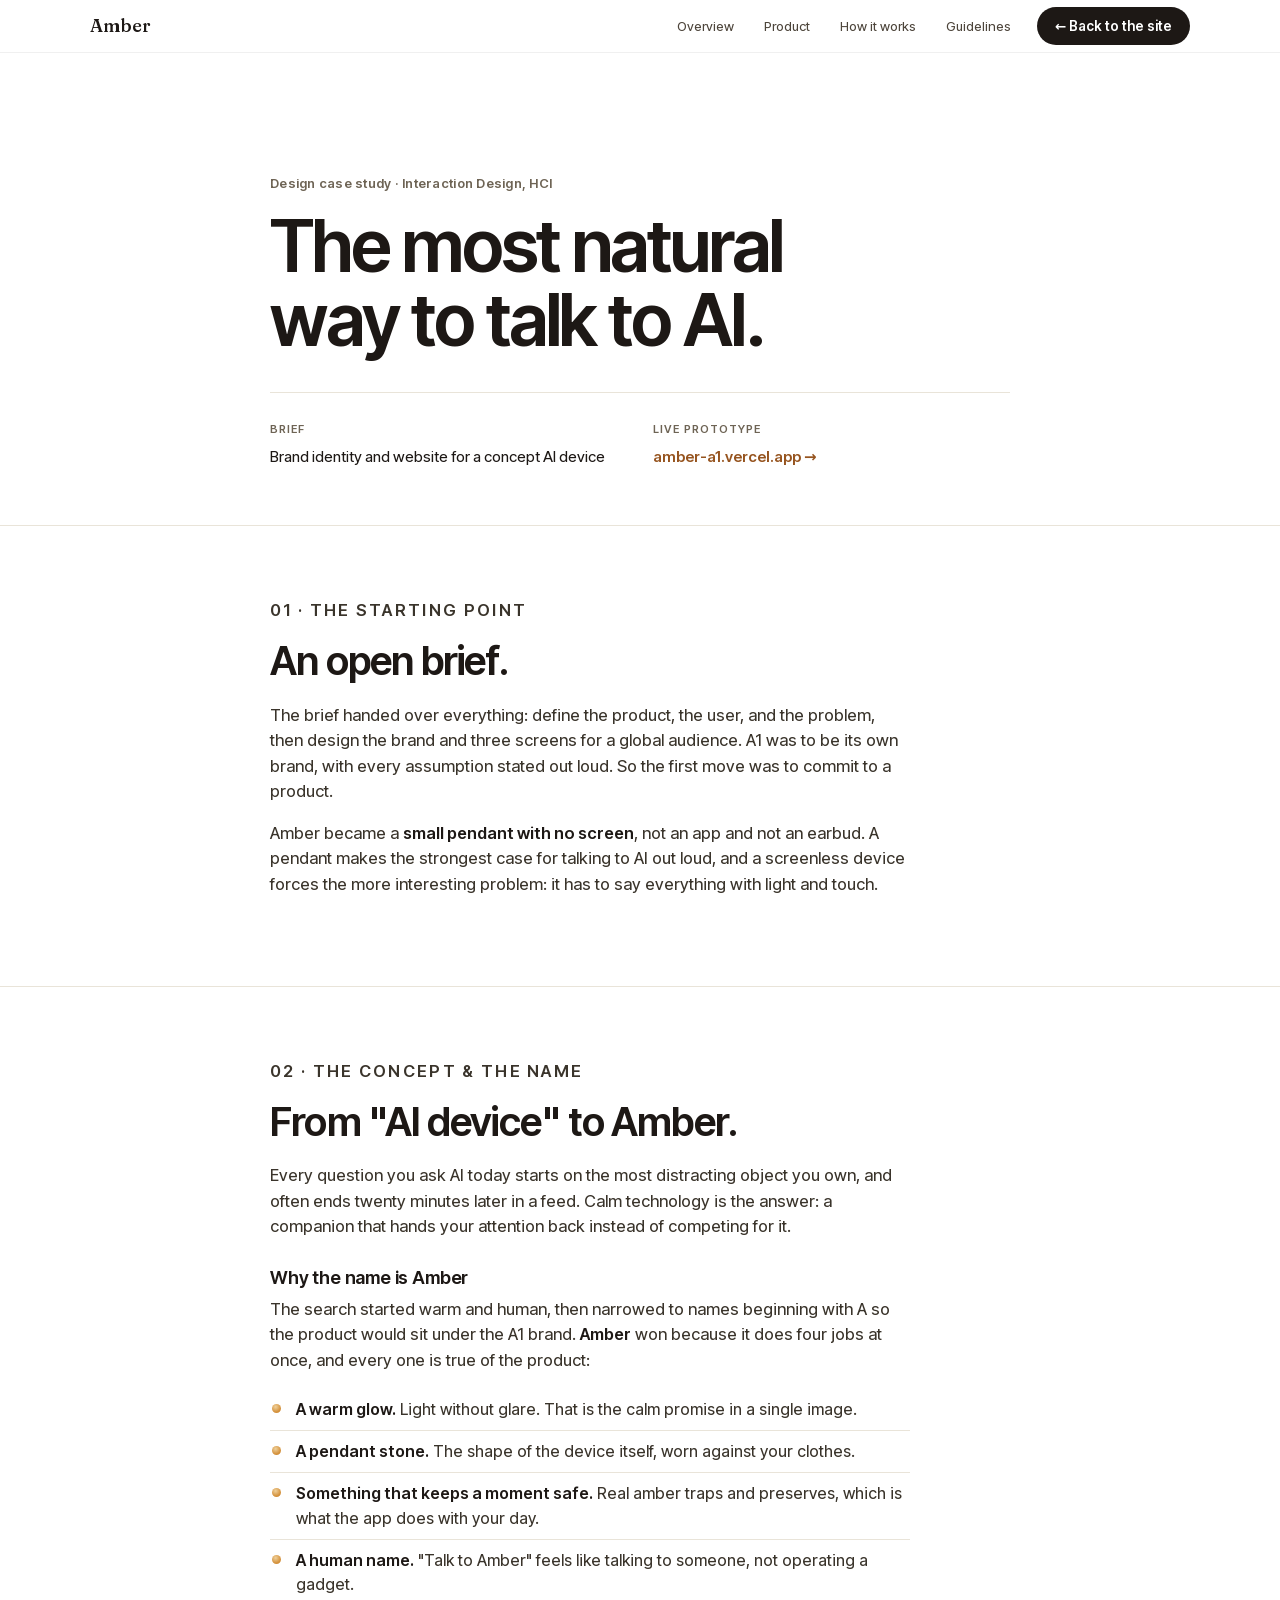
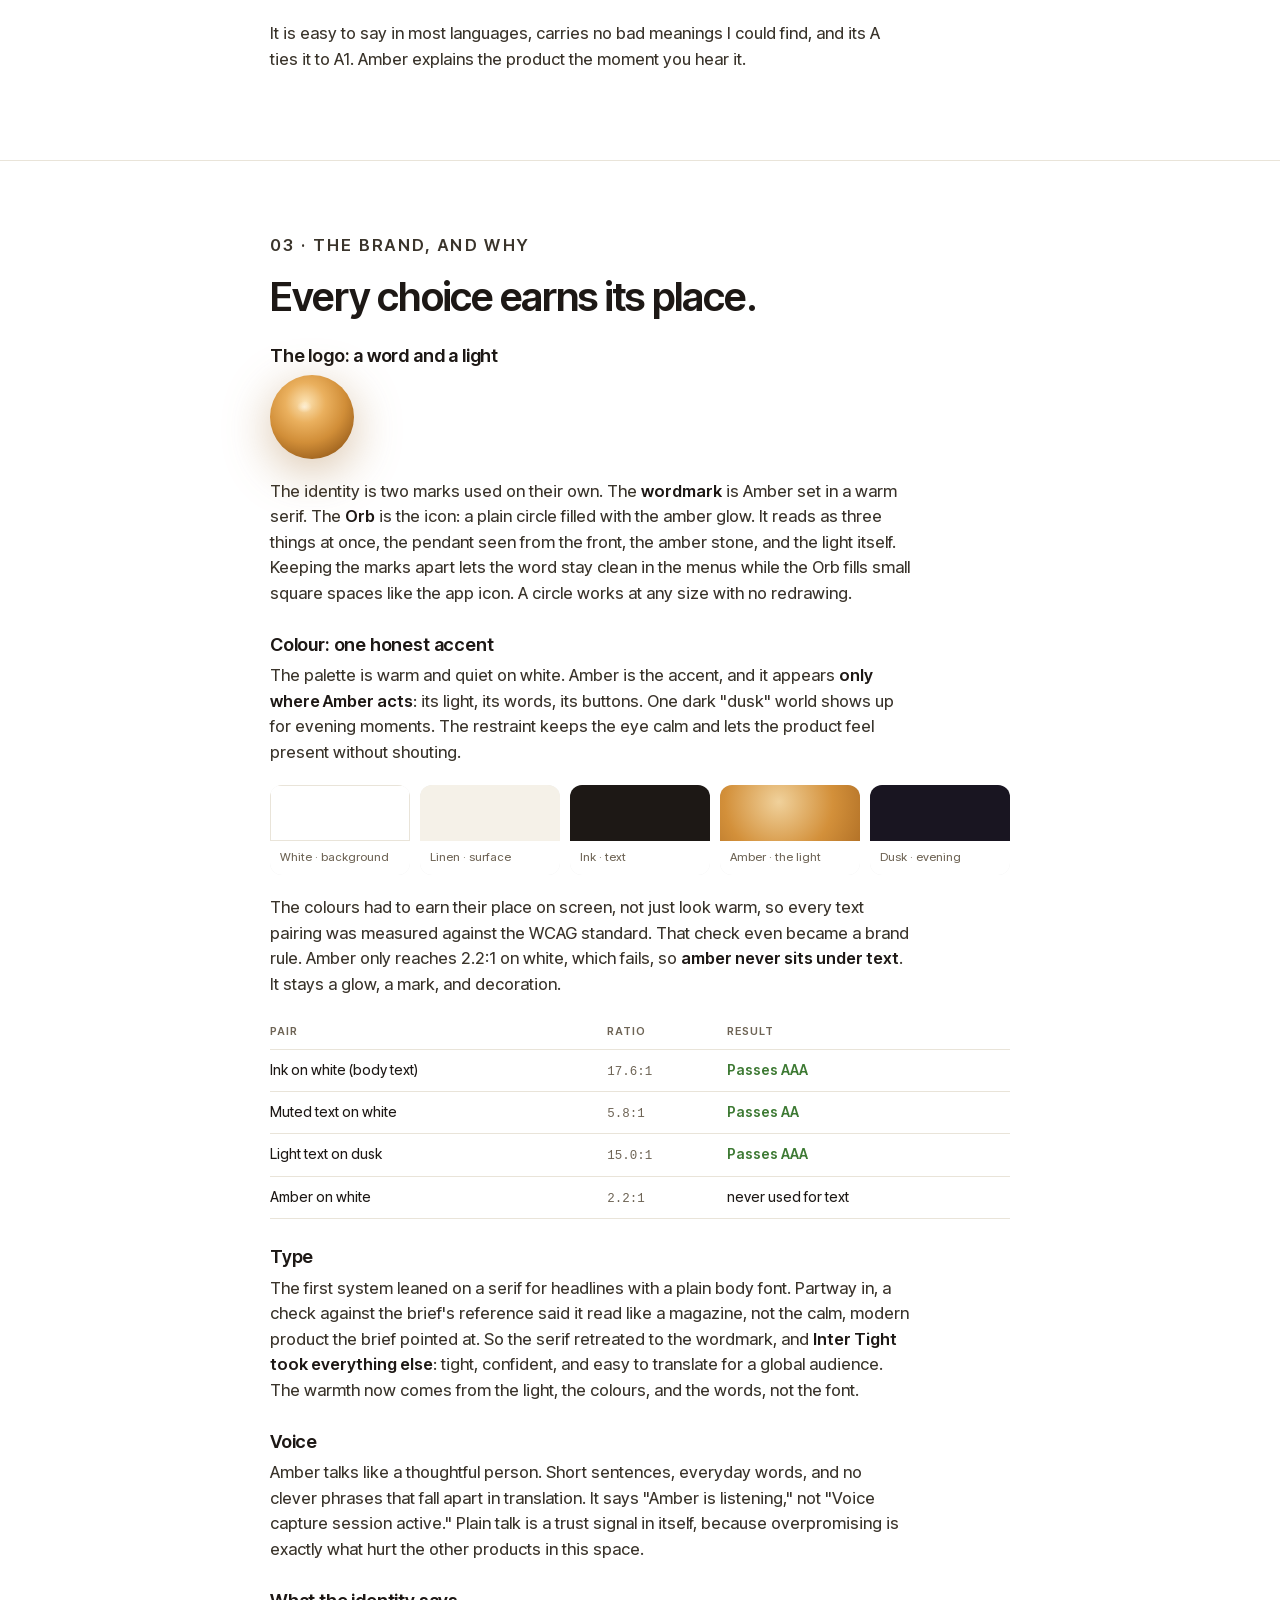
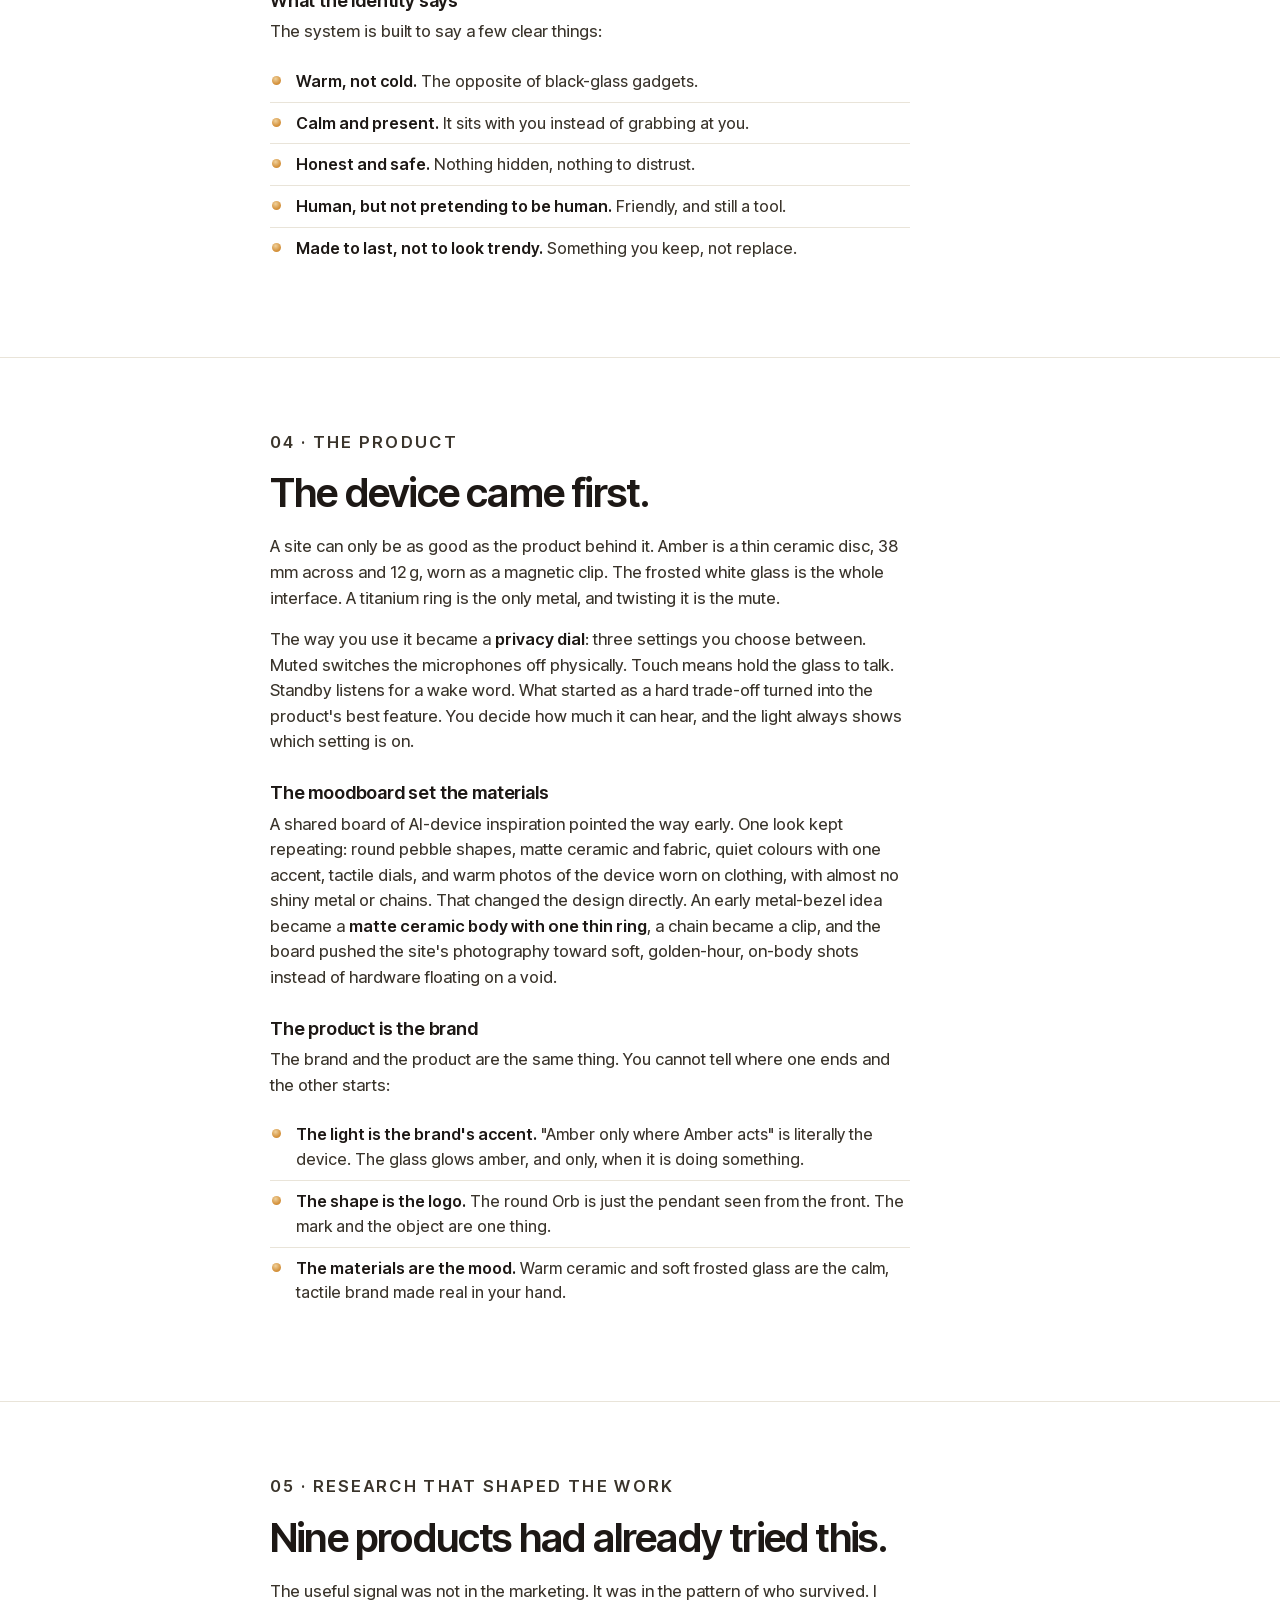
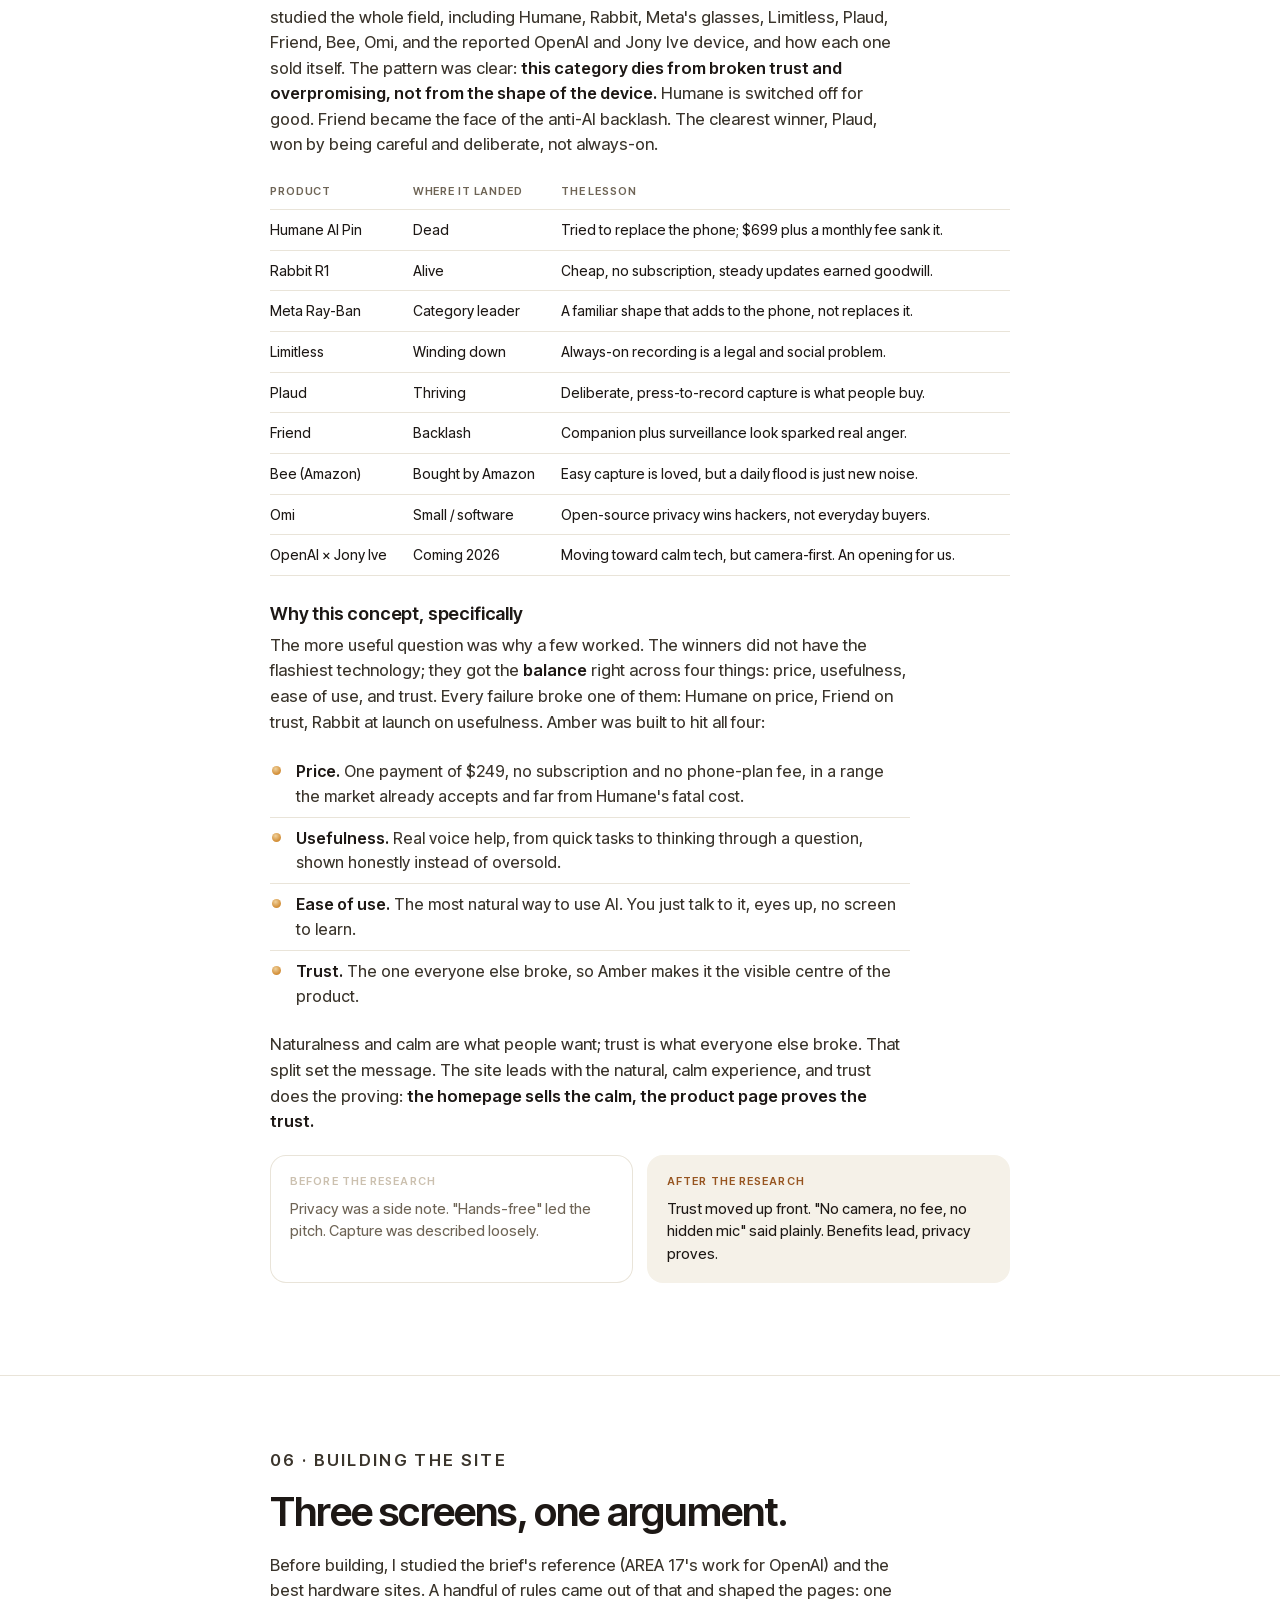
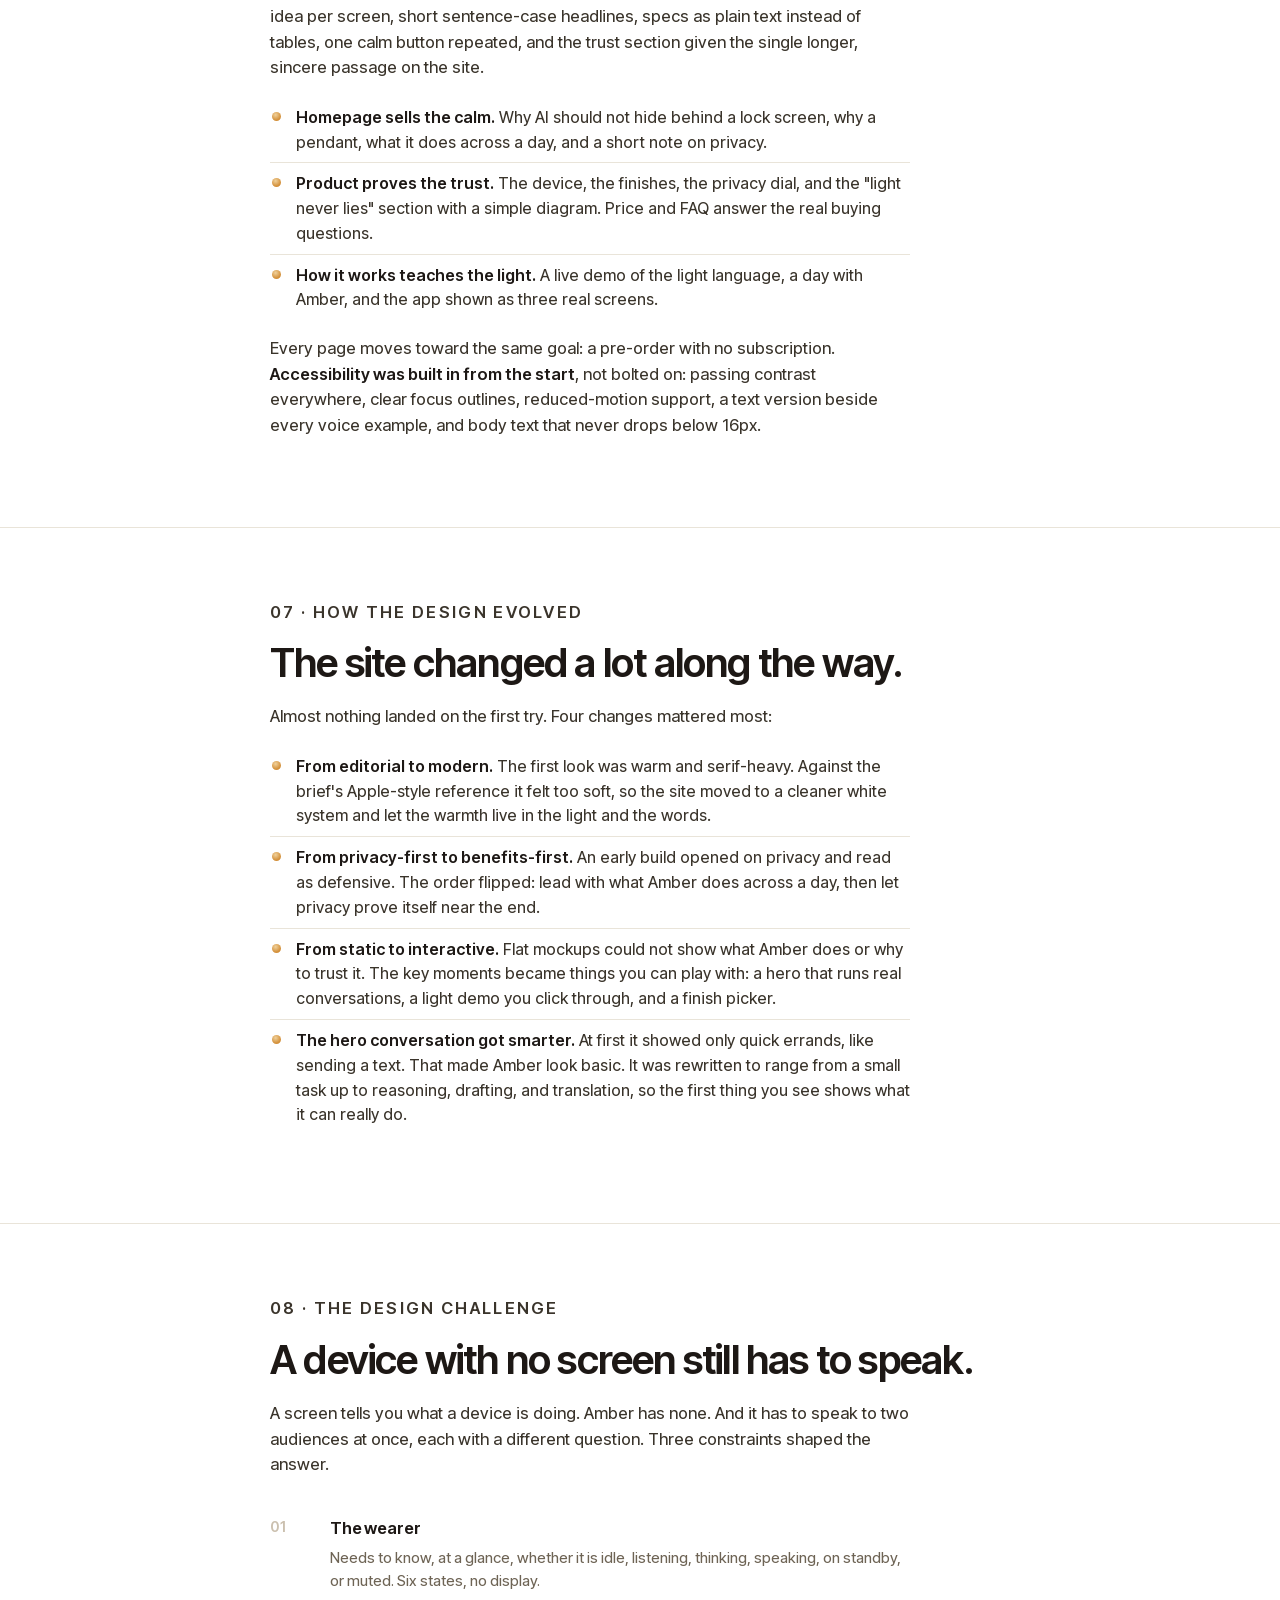
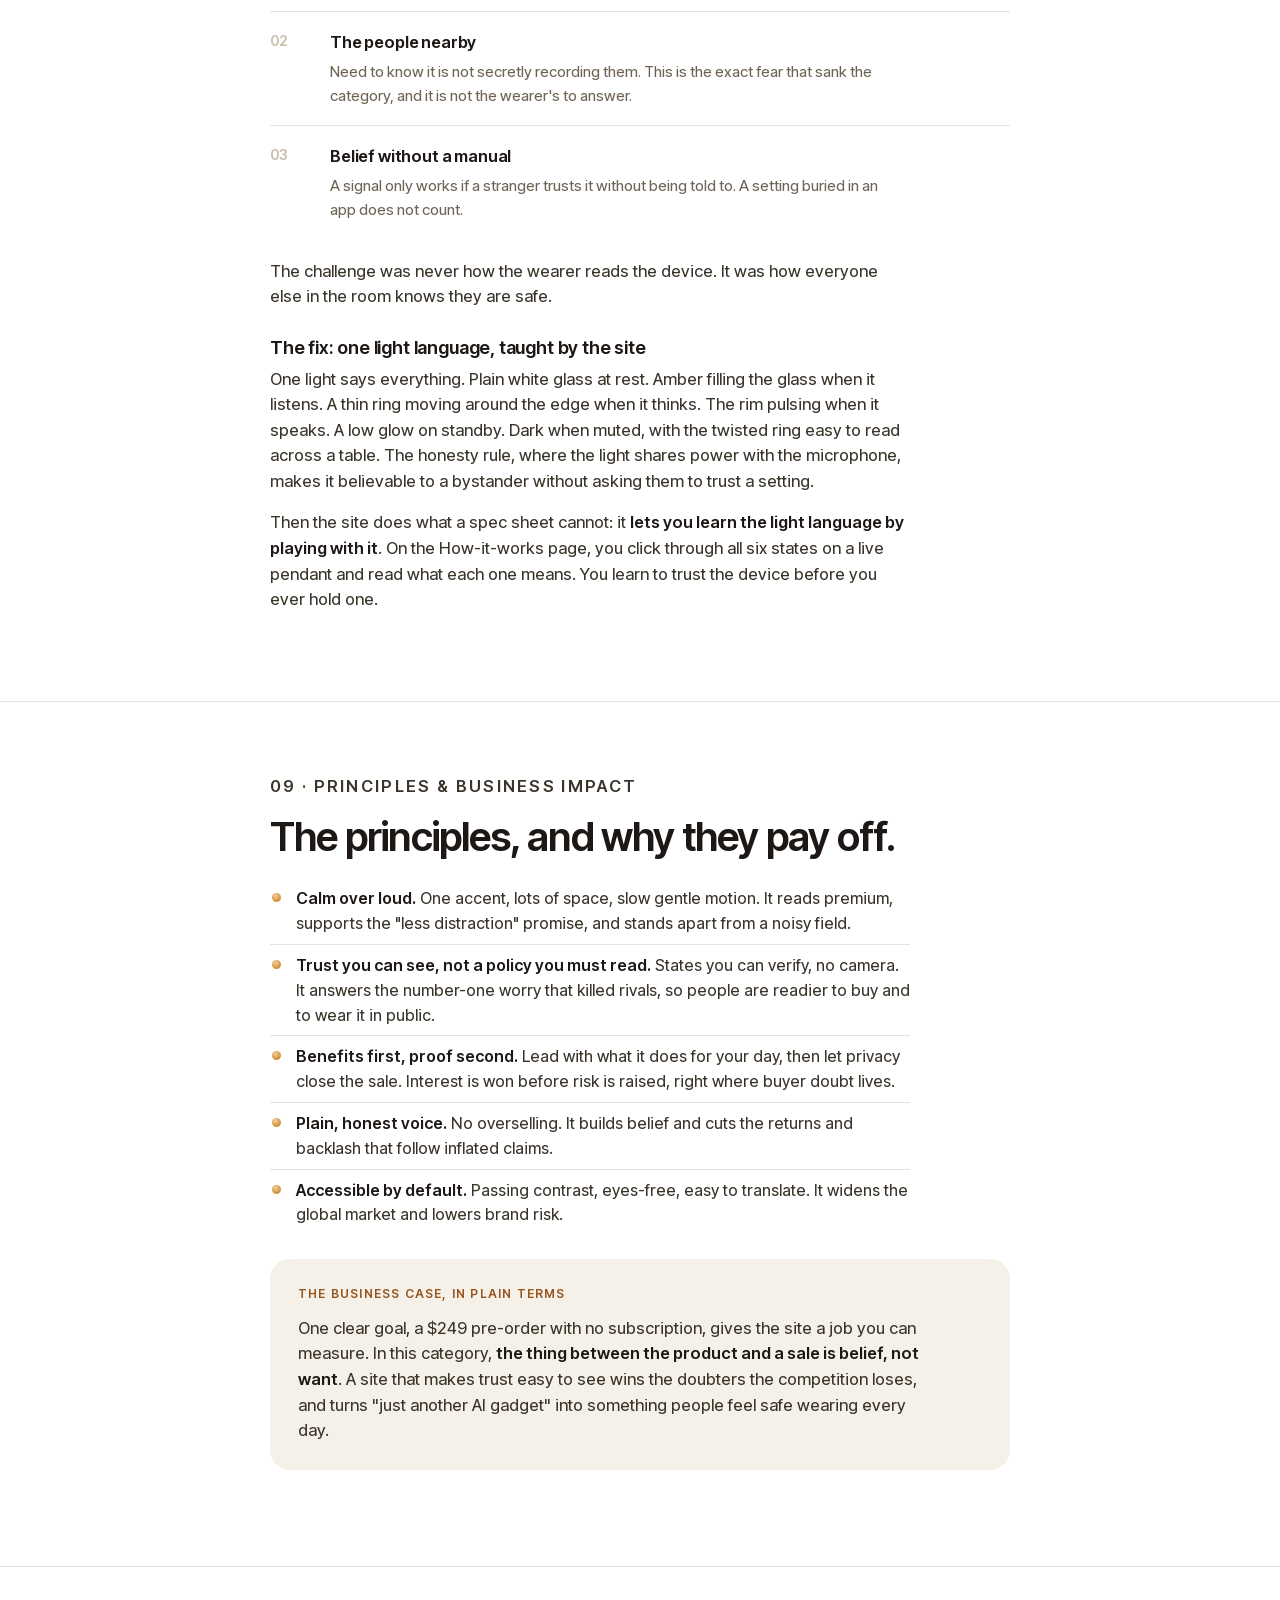
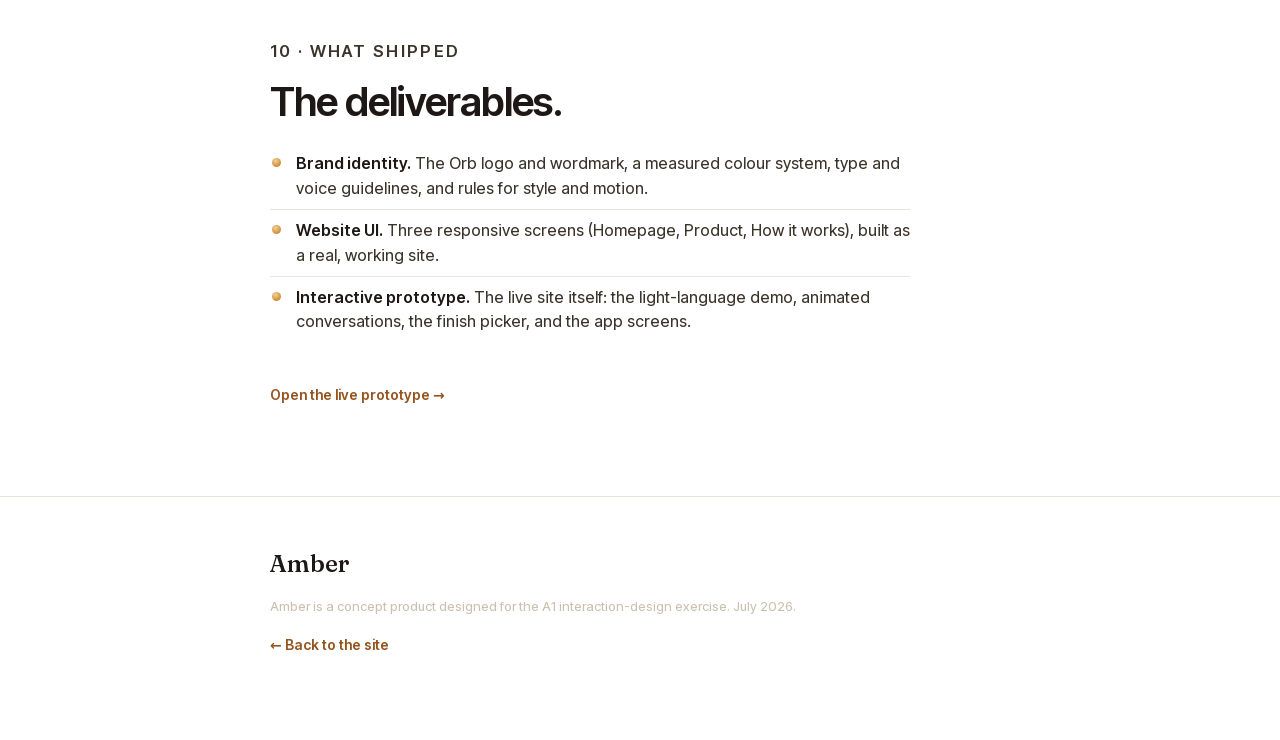
==== commit 5abe2870: "Remove 'by A1' from footers Co-Authored-By: Claude Opus 4.8 (1M context) <noreply@anthropic.com>" ====
--- a/site/case-study.html
+++ b/site/case-study.html
@@ -324,7 +324,7 @@
 
 <footer class="cs-foot">
   <div class="cs-wrap">
-    <div class="wm">Amber <span>by A1</span></div>
+    <div class="wm">Amber</div>
     <p>Amber is a concept product designed for the A1 interaction-design exercise. July 2026.</p>
     <a class="backlink" href="index.html">← Back to the site</a>
   </div>
